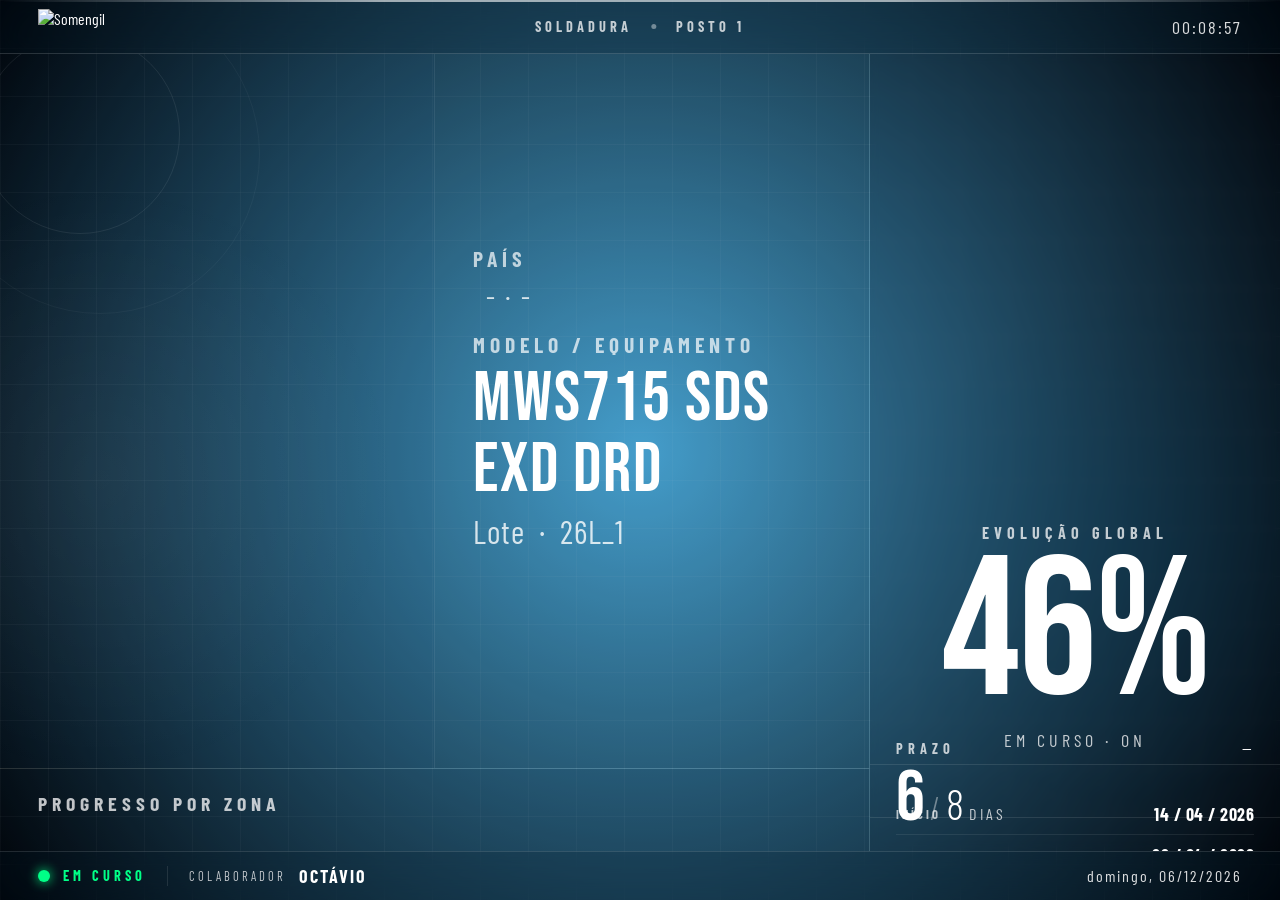
==== index.html @ 2456b7c8 "refresh" ====
<!DOCTYPE html>
<html lang="pt">
<head>
<meta charset="UTF-8">
<meta name="viewport" content="width=device-width, initial-scale=1.0">
<title>SOMENGIL · PS1</title>
<link href="https://fonts.googleapis.com/css2?family=Bebas+Neue&family=Barlow+Condensed:wght@300;400;600;700;900&display=swap" rel="stylesheet">
<style>
*, *::before, *::after { box-sizing: border-box; margin: 0; padding: 0; }

:root {
  --cyan:  #00d4ff;
  --green: #00ff87;
  --amber: #ffaa00;
  --red:   #ff3b3b;
  --bg:    #03060d;

  /* Alturas de referência — centralizam os números mágicos */
  --header-h: clamp(52px, 6vh, 70px);
  --footer-h: clamp(46px, 5.5vh, 60px);
  --side-pad: clamp(20px, 3vw, 48px);
}

html, body {
  width: 100%; height: 100%;
  background: radial-gradient(circle at center, rgba(81,184,234,1) 0%, rgba(0,0,0,1) 100%);
  background-attachment: fixed;
  color: #fff;
  font-family: 'Barlow Condensed', sans-serif;
  overflow-x: hidden;
  overflow-y: auto;
}

/* ══════════════════════════════════════
   LAYOUT
══════════════════════════════════════ */
.shell {
  display: grid;
  grid-template-rows: var(--header-h) 1fr var(--footer-h);
  height: 100vh;
  height: 100dvh; /* usa dvh quando disponível para evitar saltos em mobile */
  position: relative;
  min-height: 0;
}

/* ══════════════════════════════════════
   BACKGROUND TEXTURE
══════════════════════════════════════ */
.bg-grid {
  position: fixed;
  inset: 0;
  background-image:
    linear-gradient(rgba(255,255,255,0.04) 1px, transparent 1px),
    linear-gradient(90deg, rgba(255,255,255,0.04) 1px, transparent 1px);
  background-size: 48px 48px;
  pointer-events: none;
  z-index: 0;
}

.bg-glow-left {
  position: fixed;
  left: -200px; top: 20%;
  width: 600px; height: 600px;
  background: radial-gradient(circle, rgba(255,255,255,0.06) 0%, transparent 70%);
  pointer-events: none;
  z-index: 0;
}

.bg-glow-right {
  position: fixed;
  right: -100px; bottom: 10%;
  width: 500px; height: 500px;
  background: radial-gradient(circle, rgba(0,80,120,0.15) 0%, transparent 70%);
  pointer-events: none;
  z-index: 0;
}

/* ══════════════════════════════════════
   HEADER
══════════════════════════════════════ */
header {
  position: relative; z-index: 2;
  display: flex;
  align-items: center;
  justify-content: space-between;
  padding: 0 var(--side-pad);
  background: rgba(0,20,40,0.35);
  backdrop-filter: blur(12px);
  border-bottom: 1px solid rgba(255,255,255,0.15);
  min-height: 0;
}

.h-logo {
  display: flex; align-items: center; gap: 14px;
}
.h-logo img { height: clamp(26px, 4vh, 36px); width: auto; display: block; }

.h-brand {
  font-family: 'Bebas Neue', sans-serif;
  font-size: clamp(24px, 3vh, 36px);
  letter-spacing: 6px; color: #fff;
  text-shadow: 0 0 30px rgba(255,255,255,0.3);
}

.h-center {
  position: absolute; left: 50%; transform: translateX(-50%);
  display: flex; align-items: center; gap: clamp(10px, 1.5vw, 20px);
}

.h-badge {
  font-size: clamp(12px, 1.6vh, 16px); font-weight: 700; letter-spacing: 4px;
  text-transform: uppercase; color: rgba(255,255,255,0.75);
  white-space: nowrap;
}

.h-sep { width: 5px; height: 5px; border-radius: 50%; background: rgba(255,255,255,0.4); flex-shrink: 0; }

.h-op {
  font-family: 'Bebas Neue', sans-serif;
  font-size: clamp(18px, 2.6vh, 26px); letter-spacing: 3px; color: #fff;
  text-shadow: 0 0 20px rgba(255,255,255,0.5);
  white-space: nowrap;
}

.h-time {
  font-size: clamp(14px, 2vh, 20px); letter-spacing: 2px; color: rgba(255,255,255,0.85);
  white-space: nowrap;
}

.h-priority {
  position: absolute;
  top: clamp(8px, 1.4vh, 14px);
  right: clamp(10px, 1.5vw, 18px);
  z-index: 3;
  display: flex; flex-direction: column; align-items: flex-end;
  line-height: 1.05;
  padding: 4px 10px;
  border-left: 2px solid rgba(255, 255, 255, 0.5);
  border-right: 2px solid rgba(255, 255, 255, 0.5);
  background: rgba(255, 255, 255, 0.05);
}
.h-priority[hidden] { display: none !important; }
.h-priority-label {
  font-size: clamp(9px, 1.2vh, 12px);
  font-weight: 700; letter-spacing: 3px;
  text-transform: uppercase;
  color: rgba(255, 255, 255, 0.85);
  margin-bottom: 1.5em; /* Isto cria o espaço de "um parágrafo" entre os dois */
}
.h-priority-value {
  font-family: 'Bebas Neue', sans-serif;
  font-size: clamp(14px, 2.2vh, 22px);
  letter-spacing: 2px;
  color: #fff;
  text-shadow: 0 0 20px rgba(255, 255, 255, 0.4);
  white-space: nowrap;
}
.h-priority.is-empty .h-priority-value {
  color: rgba(255,255,255,0.4);
  text-shadow: none;
}

/* Variante esquerda: posicionada no canto superior esquerdo */
.h-priority-left {
  right: auto;
  left: clamp(10px, 1.5vw, 18px);
  align-items: center;
}

/* ══════════════════════════════════════
   MAIN
══════════════════════════════════════ */
main {
  position: relative; z-index: 2;
  display: grid;
  grid-template-columns: 1fr clamp(340px, 32vw, 475px);
  gap: 0;
  overflow: hidden;
  min-height: 0;
  min-width: 0;
}

/* ══════════════════════════════════════
   LEFT PANEL
   Mudança principal: em vez de 1.2fr / 1px / 0.8fr (que pode esmagar zonas),
   as zonas recebem auto (pelo conteúdo) e o hero recebe 1fr (enche o resto).
   Assim, quando a altura encolhe, é o hero que encolhe primeiro — e nunca as zonas.
══════════════════════════════════════ */
.left {
  display: grid;
  grid-template-rows: minmax(0, 1fr) 1px auto;
  border-right: 1px solid rgba(255,255,255,0.12);
  min-height: 0;
  min-width: 0;
}

.divider-h { background: rgba(255,255,255,0.1); }

/* TOP LEFT — HERO */
.hero {
  display: grid;
  grid-template-columns: 1fr 1fr;
  overflow: hidden;
  min-height: 0;
}

.hero-evolucao {
  padding: clamp(16px, 3vh, 32px) clamp(20px, 3vw, 40px);
  display: flex;
  flex-direction: column;
  justify-content: center;
  border-right: 1px solid rgba(255,255,255,0.08);
  position: relative;
  overflow: visible;
  background: rgba(0,20,50,0.2);
  min-height: 0;
  min-width: 0;
}

.hero-evolucao::before {
  content: '';
  position: absolute;
  left: -20px; top: -20px;
  width: 200px; height: 200px;
  border-radius: 50%;
  border: 1px solid rgba(255,255,255,0.08);
}
.hero-evolucao::after {
  content: '';
  position: absolute;
  left: -60px; top: -60px;
  width: 320px; height: 320px;
  border-radius: 50%;
  border: 1px solid rgba(255,255,255,0.04);
}

.ev-label {
  font-size: 16px; font-weight: 700; letter-spacing: 5px;
  text-transform: uppercase; color: rgba(255,255,255,0.75);
  margin-bottom: 8px; position: relative; z-index: 1;
}

.ev-number {
  font-family: 'Bebas Neue', sans-serif;
  font-size: clamp(120px, 15vw, 200px);
  line-height: .85;
  letter-spacing: -2px;
  position: relative; z-index: 1;
}

.ev-sub {
  font-size: 18px; letter-spacing: 4px;
  color: rgba(255,255,255,0.75);
  text-transform: uppercase;
  margin-top: 12px; position: relative; z-index: 1;
}

/* HERO RIGHT — IDENTIDADE
   Fontes reduzidas e fluidas para poupar altura vertical.
*/
.hero-id {
  padding: clamp(16px, 3vh, 32px) clamp(20px, 3vw, 40px);
  display: flex; flex-direction: column; justify-content: center;
  gap: 0;
  background: rgba(0,10,30,0.15);
  min-height: 0;
  min-width: 0;
  overflow: hidden;
}

.id-modelo-label,
.id-cliente-label {
  font-size: clamp(18px, 2.4vh, 32px);
  font-weight: 700; letter-spacing: 5px;
  text-transform: uppercase; color: rgba(255,255,255,0.7);
  margin-bottom: clamp(4px, 0.8vh, 10px);
}

.id-modelo {
  font-family: 'Bebas Neue', sans-serif;
  font-size: clamp(42px, 5.5vw, 92px);
  letter-spacing: 2px; color: #fff;
  line-height: 1;
  margin-bottom: clamp(4px, 0.8vh, 8px);
}

.id-lote {
  font-size: clamp(22px, 3.6vh, 46px);
  color: rgba(255,255,255,0.8);
  letter-spacing: 1px;
  margin-bottom: clamp(14px, 3vh, 36px);
}

.id-cliente {
  font-size: clamp(21.42px, 2.45vw, 48.96px);
  font-weight: 700;
  text-transform: uppercase; letter-spacing: 1px;
  color: #fff; line-height: 1.1;
  margin-bottom: clamp(4px, 0.8vh, 10px);
}

.id-pais {
  display: flex; align-items: center; gap: clamp(8px, 1vw, 14px);
}
.id-flag {
  font-size: clamp(32px, 5vh, 64px);
  line-height: 1;
}
.id-pais-info {
  font-size: clamp(20px, 3.2vh, 44px);
  letter-spacing: 2px;
  color: rgba(255,255,255,0.8); text-transform: uppercase;
}

/* Modo grid 2x2 quando há mais do que um país */
.id-pais.is-grid {
  display: grid;
  grid-template-columns: 1fr 1fr;
  gap: clamp(6px, 1vh, 12px) clamp(14px, 2vw, 28px);
  align-items: center;
}
.id-pais-cell {
  display: flex;
  align-items: center;
  gap: clamp(6px, 0.8vw, 10px);
  min-width: 0;
}
.id-pais-cell .id-flag {
  font-size: clamp(24px, 3.6vh, 43px);
  flex-shrink: 0;
}
.id-pais-cell .id-pais-info {
  font-size: clamp(17px, 2.4vh, 29px);
  letter-spacing: 1.5px;
  white-space: nowrap;
  overflow: hidden;
  text-overflow: ellipsis;
}

/* BOTTOM LEFT — ZONAS
   Paddings e fontes agora fluidos para garantir que cabem sempre.
*/
.zonas-panel {
  padding: clamp(14px, 2.4vh, 28px) clamp(20px, 3vw, 40px);
  display: flex; flex-direction: column; gap: 0;
  background: rgba(0,15,40,0.2);
  min-height: 0;
  min-width: 0;
}

.zonas-title {
  font-size: clamp(16px, 2.2vh, 22px);
  font-weight: 700; letter-spacing: 5px;
  text-transform: uppercase; color: rgba(255,255,255,0.75);
  margin-bottom: clamp(10px, 1.6vh, 16px);
}

.zonas-grid {
  display: grid;
  /* 4 colunas: Cuba/Envolv | Estrutura/Interior | Planeamento (-2%) | Histórico/Prox.Pri (+2%) */
  grid-template-columns: 1fr 1fr 0.92fr 1.08fr;
  grid-auto-rows: 1fr;
  gap: clamp(10px, 1.6vh, 16px) clamp(14px, 2vw, 24px);
  flex: 1;
  min-height: 0;
}

.zona-card {
  display: flex; flex-direction: column;
  gap: clamp(4px, 0.8vh, 8px);
  padding: clamp(10px, 1.6vh, 16px) clamp(12px, 1.4vw, 18px);
  border: 1px solid rgba(255,255,255,0.12);
  border-radius: 10px;
  background: rgba(255,255,255,0.07);
  backdrop-filter: blur(8px);
  position: relative;
  overflow: hidden;
  transition: border-color .3s, background .3s;
  min-width: 0;
}

.zona-card.done  { border-color: rgba(0,255,135,0.4);  background: rgba(0,255,135,0.08); }
.zona-card.going { border-color: rgba(255,255,255,0.25); background: rgba(255,255,255,0.1); }
.zona-card.empty { border-color: rgba(255,255,255,0.06); background: rgba(0,0,0,0.15); }

/* Card que ocupa 2 linhas do grid (ex: Planeamento, Testes) */
.zona-card.tall { grid-row: span 2; }

.zona-card-label {
  font-size: clamp(14px, 1.8vh, 22px);
  font-weight: 700; letter-spacing: 3px;
  text-transform: uppercase; color: rgba(255,255,255,0.75);
  white-space: nowrap;
  overflow: hidden;
  text-overflow: ellipsis;
}
.zona-card.done  .zona-card-label { color: #00ff87; }
.zona-card.going .zona-card-label { color: #fff; }
.zona-card.empty .zona-card-label { color: rgba(255,255,255,0.4); }

.zona-card-pct {
  font-family: 'Bebas Neue', sans-serif;
  font-size: clamp(38px, 6vh, 72px);
  line-height: 1; letter-spacing: 1px;
}

.zona-card-bar {
  height: clamp(6px, 1vh, 10px);
  background: rgba(255,255,255,0.12);
  border-radius: 5px; overflow: hidden;
}
.zona-card-fill { height: 100%; border-radius: 5px; }

/* Variante: card em modo lista (ex: Área Técnica → últimos lotes em soldadura) */
.zona-card.list {
  gap: clamp(2px, 0.4vh, 4px);
  justify-content: flex-start;
}
.zona-card.list .zona-card-label {
  margin-bottom: clamp(2px, 0.4vh, 4px);
}
.zona-card-list-header {
  font-size: clamp(10px, 1.2vh, 12px);
  font-weight: 700;
  letter-spacing: 2px;
  text-transform: uppercase;
  color: rgba(255,255,255,0.5);
  padding-bottom: clamp(2px, 0.4vh, 4px);
  border-bottom: 1px solid rgba(255,255,255,0.1);
}
.zona-card-list-items {
  display: flex;
  flex-direction: column;
  gap: clamp(1px, 0.3vh, 3px);
  flex: 1;
  min-height: 0;
  overflow: hidden;
}

/* Variante: items em grid (ex: Histórico em 3×4) */
.zona-card-list-items.is-grid-list {
  display: grid;
  grid-template-columns: repeat(var(--grid-cols, 3), minmax(0, 1fr));
  grid-template-rows: repeat(var(--grid-rows, 4), 1fr);
  gap: clamp(2px, 0.5vh, 6px) clamp(6px, 1vw, 14px);
  align-items: center;
}
.zona-card-list-items.is-grid-list .zona-card-list-item {
  text-align: left;
  padding: 0 2px;
}
.zona-card-list-item {
  font-family: 'Barlow Condensed', sans-serif;
  font-size: calc(clamp(23px, 1.7vh, 18px) * 1.1);
  font-weight: 600;
  color: rgba(255,255,255,0.9);
  letter-spacing: 0.5px;
  white-space: nowrap;
  overflow: hidden;
  text-overflow: ellipsis;
  line-height: 1.25;
}

/* Item destacado: corresponde ao modelo+lote actualmente em produção */
.zona-card-list-item.active {
  color: #fff;
  font-weight: 700;
  animation: list-item-glow 6s ease-in-out infinite;
}
@keyframes list-item-glow {
  0%, 100% {
    text-shadow:
      0 0 4px rgba(0, 212, 255, 0.5),
      0 0 8px rgba(0, 212, 255, 0.3);
  }
  50% {
    text-shadow:
      0 0 8px rgba(0, 212, 255, 0.95),
      0 0 18px rgba(0, 212, 255, 0.7),
      0 0 28px rgba(0, 212, 255, 0.4);
  }
}
.zona-card-list-item.dim {
  color: rgba(255,255,255,0.35);
}
.zona-card-list-empty {
  font-family: 'Barlow Condensed', sans-serif;
  font-size: clamp(12px, 1.5vh, 16px);
  color: rgba(255,255,255,0.35);
  font-style: italic;
}

/* Variante: card com um único valor centrado (ex: Próxima Prioridade) */
.zona-card.single {
  justify-content: space-between;
}
.zona-card-single-value {
  flex: 1;
  display: flex;
  align-items: center;
  justify-content: center;
  font-family: 'Bebas Neue', sans-serif;
  font-size: clamp(28px, 5vh, 56px);
  letter-spacing: 1px;
  color: #fff;
  text-shadow: 0 0 20px rgba(255, 255, 255, 0.4);
  line-height: 1;
  padding: 0 4px;
  min-height: 0;
  text-align: center;
  word-break: break-word;
}
.zona-card.single.empty .zona-card-single-value {
  color: rgba(255,255,255,0.35);
  text-shadow: none;
  font-size: clamp(20px, 3vh, 32px);
}

/* ══════════════════════════════════════
   RIGHT PANEL
══════════════════════════════════════ */
.right {
  display: flex;
  flex-direction: column;
  overflow: hidden;
  background: rgba(0,10,30,0.25);
  backdrop-filter: blur(4px);
  min-height: 0;
  min-width: 0;
}

/* GLOBO / EVOLUÇÃO */
.globe-section {
  flex: 1;
  display: flex;
  align-items: center;
  justify-content: center;
  position: relative;
  border-bottom: 1px solid rgba(255,255,255,0.1);
  overflow: hidden;
  min-height: 0;
  padding: clamp(10px, 1.5vh, 20px) 0;
}

/* PRAZO */
.prazo-section {
  padding: clamp(14px, 2.2vh, 24px) clamp(18px, 2vw, 28px);
  border-bottom: 1px solid rgba(255,255,255,0.1);
  display: flex;
  flex-direction: column;
  justify-content: center;
  min-height: 0;
}

.prazo-top {
  display: flex; justify-content: space-between; align-items: flex-end;
  margin-bottom: clamp(8px, 1.2vh, 12px);
  gap: 10px;
}

.prazo-label {
  font-size: clamp(13px, 1.6vh, 16px);
  font-weight: 700; letter-spacing: 5px;
  text-transform: uppercase; color: rgba(255,255,255,0.75);
}

.prazo-folga {
  font-size: clamp(14px, 1.8vh, 18px);
  letter-spacing: 2px;
  text-transform: uppercase;
  text-align: right;
}

.prazo-numbers {
  display: flex; align-items: baseline; gap: 6px;
  margin-bottom: clamp(10px, 1.4vh, 14px);
}
.prazo-used {
  font-family: 'Bebas Neue', sans-serif;
  font-size: clamp(52px, 8vh, 80px);
  line-height: .9; letter-spacing: -1px;
}
.prazo-div { font-size: clamp(24px, 3.6vh, 36px); color: rgba(255,255,255,0.4); font-weight: 300; }
.prazo-total { font-size: clamp(32px, 4.8vh, 48px); color: #fff; font-weight: 300; letter-spacing: -1px; }
.prazo-unit { font-size: clamp(14px, 1.8vh, 18px); letter-spacing: 3px; text-transform: uppercase; color: rgba(255,255,255,0.75); align-self: flex-end; padding-bottom: clamp(6px, 1vh, 10px); }

/* Faixa "Prioridade em Curso" no fundo da secção de evolução */
.prio-curso {
  align-self: stretch;
  margin-top: auto;
  padding: clamp(6px, 1vh, 12px) clamp(10px, 1.5vw, 18px) 0;
  border-top: 1px solid rgba(255,255,255,0.1);
}
.prio-curso[hidden] { display: none; }
.prio-curso-top {
  display: flex; align-items: flex-end; justify-content: space-between;
  margin-bottom: clamp(4px, 0.6vh, 8px);
}
.prio-curso-label {
  font-size: clamp(11px, 1.5vh, 16px);
  font-weight: 700; letter-spacing: 3px;
  text-transform: uppercase;
  color: rgba(255,255,255,0.6);
}
.prio-curso-name {
  font-family: 'Bebas Neue', sans-serif;
  font-size: clamp(16px, 2.2vh, 24px);
  letter-spacing: 1px; line-height: 1.1;
  color: #fff;
}
.prio-curso-pct {
  font-family: 'Bebas Neue', sans-serif;
  font-size: clamp(30px, 4.6vh, 56px);
  line-height: .9;
  color: #00d4ff;
}
.prio-curso-pct small { font-size: .55em; }
.prio-curso-track {
  height: clamp(4px, 0.6vh, 7px);
  background: rgba(255,255,255,0.12);
  border-radius: 4px; overflow: hidden;
}
.prio-curso-bar {
  height: 100%; width: 0;
  border-radius: 4px;
  background: #00ff87;
  transition: width .6s ease;
}

.prazo-track {
  height: clamp(8px, 1.2vh, 12px);
  background: rgba(255,255,255,0.12);
  border-radius: 6px; overflow: hidden;
}
.prazo-fill-bar {
  height: 100%;
  border-radius: 6px;
  position: relative;
  overflow: hidden;
}
.prazo-fill-bar::after {
  content: '';
  position: absolute;
  top: 0; left: 0; right: 0;
  height: 50%;
  background: rgba(255,255,255,0.2);
  border-radius: 6px 6px 0 0;
}
.prazo-hours {
  display: none;
  margin-top: clamp(8px, 1.1vh, 12px);
}
.prazo-hours-track {
  height: 5px;
  overflow: hidden;
  border-radius: 4px;
  background: rgba(255,255,255,0.12);
}
.prazo-hours-bar {
  width: 0;
  height: 100%;
  border-radius: 4px;
  transition: width .6s ease;
}

/* DETALHES */
.details-section {
  padding: clamp(12px, 1.8vh, 20px) clamp(18px, 2vw, 28px);
  display: flex; flex-direction: column;
  justify-content: center;
  align-items: stretch;
  gap: 0;
  min-height: 0;
}
/* Agrupa os rows e mantém-nos coladinhos, centrados em bloco */
.details-inner {
  display: flex; flex-direction: column;
  width: 100%;
}

.detail-row {
  display: flex; justify-content: space-between; align-items: center;
  padding: clamp(6px, 1vh, 9px) 0;
  border-bottom: 1px solid rgba(255,255,255,0.08);
}
.detail-row:last-child { border-bottom: none; }

.d-k {
  font-size: clamp(11px, 1.4vh, 14px);
  font-weight: 700; letter-spacing: 3px;
  text-transform: uppercase; color: rgba(255,255,255,0.7);
}
.d-v {
  font-size: clamp(16px, 2vh, 20px);
  font-weight: 700;
  color: #fff; letter-spacing: .5px;
}

/* ══════════════════════════════════════
   FOOTER
══════════════════════════════════════ */
footer {
  position: relative; z-index: 2;
  display: flex; align-items: center; justify-content: space-between;
  padding: 0 var(--side-pad);
  background: rgba(0,20,40,0.35);
  backdrop-filter: blur(12px);
  border-top: 1px solid rgba(255,255,255,0.12);
  min-height: 0;
  gap: 10px;
}

.f-left { display: flex; align-items: center; gap: clamp(8px, 1vw, 16px); min-width: 0; }
.f-dot  { width: 12px; height: 12px; border-radius: 50%; background: var(--green); box-shadow: 0 0 12px var(--green); flex-shrink: 0; }
.f-status { font-size: clamp(12px, 1.6vh, 16px); font-weight: 700; letter-spacing: 4px; text-transform: uppercase; color: var(--green); white-space: nowrap; }
.f-op-label { font-size: clamp(11px, 1.4vh, 14px); letter-spacing: 3px; text-transform: uppercase; color: rgba(255,255,255,0.75); white-space: nowrap; }
.f-op { font-size: clamp(16px, 2vh, 22px); font-weight: 700; letter-spacing: 2px; text-transform: uppercase; color: #fff; white-space: nowrap; }

.f-right { text-align: right; flex-shrink: 0; }
.f-date  { font-size: clamp(13px, 1.8vh, 18px); letter-spacing: 2px; color: rgba(255,255,255,0.85); white-space: nowrap; }

/* ══════════════════════════════════════
   BREAK VIDEO (canto inferior esquerdo, 9:16, ciclo 36s ON / 2min OFF)
══════════════════════════════════════ */
.break-stage {
  position: fixed;
  left: 10vw;
  bottom: 0;
  height: 65vh;
  width: auto;             /* ajustado por JS quando o vídeo carrega */
  z-index: 50;
  pointer-events: none;
  /* Sem fade: aparece/desaparece de imediato (display none/block) */
  display: none;
}
.break-stage.is-visible {
  display: block;
}

.break-video {
  position: absolute;
  inset: 0;
  width: 100%;
  height: 100%;
  border-radius: 12px 12px 0 0;
  background: #000;
  object-fit: cover;
  display: block;
  opacity: 0;
  transition: opacity 1.5s ease-in-out;
}
.break-video.is-active {
  opacity: 1;
}

/* ══════════════════════════════════════
   TOP ACCENT
══════════════════════════════════════ */
.top-accent {
  position: fixed; top: 0; left: 0; right: 0; height: 2px; z-index: 100;
  background: linear-gradient(90deg, transparent, rgba(255,255,255,0.6) 30%, rgba(255,255,255,0.6) 70%, transparent);
}

/* ══════════════════════════════════════
   MEDIA QUERIES — ajuste em ecrãs baixos
   Quando a altura da viewport é pequena (típico em 13" touchscreen
   industrial), encolhemos ainda mais o hero-id e damos prioridade às zonas.
══════════════════════════════════════ */
@media (max-height: 820px) {
  .hero-id { padding-top: 14px; padding-bottom: 14px; }
  .id-lote { margin-bottom: 14px; }
  .id-cliente-label { margin-top: 0 !important; }
}

@media (max-height: 720px) {
  /* Em ecrãs muito baixos, esconde decorações laterais do globo para poupar GPU */
  .hero-evolucao::before,
  .hero-evolucao::after { display: none; }

  /* Labels de ID mais compactas */
  .id-modelo-label,
  .id-cliente-label { letter-spacing: 3px; }

  /* Centraliza o hero-id verticalmente para aproveitar espaço */
  .hero-id { gap: 0; }
}

@media (max-height: 620px) {
  /* Em alturas críticas, o hero-id passa de 2 blocos (modelo + cliente)
     para layout mais apertado e o globo fica um pouco mais pequeno. */
  .id-lote { margin-bottom: 8px; }
  .zonas-grid { gap: 8px 12px; }
  .zona-card { padding: 8px 12px; }
  .zona-card-pct { font-size: clamp(32px, 5vh, 48px); }
}

/* Ecrãs estreitos — empilha painéis (útil se a unidade rodar em portrait) */
@media (max-width: 900px) {
  html, body {
    min-width: 0;
  }

  .shell {
    width: 100%;
    max-width: 100%;
    height: auto;
    min-height: 100vh;
    overflow-x: hidden;
  }

  main {
    width: 100%;
    max-width: 100%;
    grid-template-columns: 1fr;
    grid-template-rows: 1fr auto;
  }

  .left,
  .right,
  .zonas-panel,
  .prazo-section,
  .details-section,
  .hero,
  .hero-evolucao,
  .hero-id {
    width: 100%;
    max-width: 100%;
  }

  .hero {
    grid-template-columns: 1fr;
  }

  .hero-evolucao,
  .hero-id,
  .zonas-panel,
  .prazo-section,
  .details-section {
    padding-left: clamp(12px, 3vw, 20px);
    padding-right: clamp(12px, 3vw, 20px);
  }

  .hero-evolucao {
    padding-top: clamp(14px, 2.5vh, 22px);
    padding-bottom: clamp(14px, 2.5vh, 22px);
  }

  .hero-id {
    padding-top: clamp(14px, 2.5vh, 22px);
    padding-bottom: clamp(14px, 2.5vh, 22px);
  }

  .prazo-numbers {
    flex-wrap: wrap;
    gap: 0.5rem;
  }

  .prazo-used {
    font-size: clamp(40px, 10vw, 60px);
  }

  .prazo-div,
  .prazo-total {
    font-size: clamp(22px, 6vw, 34px);
  }

  .prazo-unit {
    font-size: clamp(12px, 3.5vw, 16px);
  }

  .zona-card {
    padding: clamp(8px, 1.2vh, 12px);
  }

  .zonas-grid {
    width: 100%;
    max-width: 100%;
    grid-template-columns: repeat(2, minmax(0, 1fr));
    gap: clamp(8px, 1.2vh, 12px) clamp(10px, 2vw, 14px);
    grid-auto-rows: minmax(0, auto);
  }

  .zona-card {
    width: 100%;
    min-width: 0;
  }

  .id-modelo {
    font-size: clamp(28px, 8vw, 46px);
  }

  .id-cliente {
    font-size: clamp(18px, 5vw, 36px);
  }

  .id-pais-info {
    font-size: clamp(16px, 4vw, 30px);
  }

  .detail-row {
    flex-wrap: wrap;
    gap: 0.5rem;
  }

  .d-v {
    font-size: clamp(14px, 3.5vw, 18px);
  }

  .left { border-right: none; border-bottom: 1px solid rgba(255,255,255,0.12); }
  .h-center { display: none; } /* demasiado apertado */
}
</style>
</head>
<body>

<div class="top-accent"></div>
<div class="bg-grid"></div>
<div class="bg-glow-left"></div>
<div class="bg-glow-right"></div>

<div class="shell">

  <!-- HEADER -->
  <header>
    <div class="h-logo">
      <img src="https://res.cloudinary.com/djxxk3ipz/image/upload/v1776687956/somengil_logo_white_wzwrm0.png" alt="Somengil">
    </div>

    <div class="h-center">
      <span class="h-badge">Soldadura</span>
      <div class="h-sep"></div>
      <span class="h-badge">Posto 1</span>
    </div>

    <span class="h-time" id="htime">—</span>
  </header>

  <!-- MAIN -->
  <main>

    <!-- LEFT -->
    <div class="left">

      <!-- HERO -->
      <div class="hero">
        <div class="hero-evolucao" style="align-items:center;justify-content:center;padding:0;overflow:visible;position:relative;" id="globeContainer">
          <!-- Three.js globe renders here -->
        </div>

        <div class="hero-id">
          <div class="id-modelo-label">País</div>
          <div class="id-pais">
            <span class="id-flag"></span>
            <span class="id-pais-info">- · -</span>
          </div>

          <div class="id-cliente-label" style="margin-top:clamp(10px,2vh,20px);">Modelo / Equipamento</div>
          <div class="id-modelo">MWS715 SDS EXD DRD</div>
          <div class="id-lote">Lote &nbsp;·&nbsp; 26L_1</div>
        </div>
      </div>

      <div class="divider-h"></div>

      <!-- ZONAS -->
      <div class="zonas-panel">
        <div class="zonas-title">Progresso por Zona</div>
        <div class="zonas-grid" id="zonasGrid"></div>
      </div>

    </div>

    <!-- RIGHT -->
    <div class="right">

      <!-- EVOLUÇÃO -->
      <div class="globe-section" style="flex-direction:column;gap:clamp(6px,1vh,10px);position:relative;">
        <div class="h-priority h-priority-left" id="prioridadeAtiva" hidden>
          <span class="h-priority-label">Prioridade Ativa</span>
          <span class="h-priority-value" id="prioridadeAtivaValue">—</span>
        </div>
        <div style="margin-top:auto;font-size:clamp(14px,1.8vh,20px);font-weight:700;letter-spacing:5px;text-transform:uppercase;color:rgba(255,255,255,0.75);">Evolução Global</div>
        <div id="evNum" style="font-family:'Bebas Neue',sans-serif;font-size:clamp(140px,22vh,340px);line-height:.85;letter-spacing:-2px;">46%</div>
        <div id="statusLabel" style="font-size:clamp(15px,2vh,22px);letter-spacing:4px;color:rgba(255,255,255,0.75);text-transform:uppercase;">Em Curso · ON</div>
        <div class="prio-curso" id="prioCurso" hidden>
          <div class="prio-curso-top">
            <div>
              <div class="prio-curso-label">Prioridade em Curso</div>
              <div class="prio-curso-name" id="prioCursoName">—</div>
            </div>
            <div class="prio-curso-pct"><span id="prioCursoPct">0</span><small>%</small></div>
          </div>
          <div class="prio-curso-track">
            <div class="prio-curso-bar" id="prioCursoBar"></div>
          </div>
        </div>
      </div>

      <!-- PRAZO -->
      <div class="prazo-section">
        <div class="prazo-top">
          <span class="prazo-label">Prazo</span>
          <span class="prazo-folga" id="folgaSpan">—</span>
        </div>
        <div class="prazo-numbers">
          <div class="prazo-used" id="prazoUsed">6</div>
          <div class="prazo-div">/</div>
          <div class="prazo-total">8</div>
          <div class="prazo-unit">dias</div>
        </div>
        <div class="prazo-track">
          <div class="prazo-fill-bar" id="prazoBar"></div>
        </div>
        <div class="prazo-hours" id="prazoHours" hidden>
          <div class="prazo-hours-track">
            <div class="prazo-hours-bar" id="prazoHoursBar" role="progressbar" aria-label="Horas úteis decorridas"></div>
          </div>
        </div>
      </div>

      <!-- DETALHES -->
      <div class="details-section">
        <div class="details-inner">
          <div class="detail-row">
            <span class="d-k">Início</span>
            <span class="d-v">14 / 04 / 2026</span>
          </div>
          <div class="detail-row">
            <span class="d-k">Previsto</span>
            <span class="d-v">22 / 04 / 2026</span>
          </div>
        </div>
      </div>

    </div>

  </main>

  <!-- FOOTER -->
  <footer>
    <div class="f-left">
      <div class="f-dot"></div>
      <span class="f-status">Em Curso</span>
      <span class="f-op-divider" style="width:1px;height:20px;background:rgba(255,255,255,0.1);margin:0 8px;flex-shrink:0;"></span>
      <span class="f-op-label">Colaborador</span>
      <span class="f-op">OCTÁVIO</span>
    </div>
    <div class="f-right">
      <div class="f-date" id="fdate">—</div>
    </div>
  </footer>

</div>

<!-- Vídeo de pausa: aparece a cada ~2.5min (visível enquanto a playlist toca + 2min oculto), canto inf. esquerdo.
     Dois elementos empilhados para suportar crossfade entre vídeos da playlist. -->
<div id="breakVideoStage" class="break-stage">
  <video id="breakVideoA" class="break-video break-video-a is-active" preload="auto" playsinline></video>
  <video id="breakVideoB" class="break-video break-video-b" preload="auto" playsinline></video>
</div>

<script src="https://cdnjs.cloudflare.com/ajax/libs/three.js/r128/three.min.js"></script>
<script>
const SHEET_CONFIG_DEFAULT = {
  id: '1GQUB52a2gKR429bjqJrNkbP5rjR7Z_4v85z9M7_Cr8Y',
  tab: 'PM1',
  keyHeader: null,
  keyValue: null,
  targetHeader: 'EVOLUÇÃO',
  targetColumn: 'Y',
};

// Cache system to avoid multiple fetches
let sheetCache = {};
let sheetCachePromises = {};

function getCacheKey(config) {
  const cfg = Object.assign({}, SHEET_CONFIG_DEFAULT, config);
  return `${cfg.id}|${cfg.tab}`;
}

function getSheetEndpoint(config) {
  const sheetId = encodeURIComponent(config.id);
  const sheetTab = encodeURIComponent(config.tab);
  // Com `range` (ex: 'L22:M26') pede só esse bloco de células, sem linha de cabeçalho.
  if (config.range) {
    return `https://docs.google.com/spreadsheets/d/${sheetId}/gviz/tq?tqx=out:json&sheet=${sheetTab}&range=${encodeURIComponent(config.range)}&headers=0`;
  }
  return `https://docs.google.com/spreadsheets/d/${sheetId}/gviz/tq?tqx=out:json&sheet=${sheetTab}&headers=1`;
}

function parseGvizResponse(text) {
  const match = text.match(/google\.visualization\.Query\.setResponse\((.*)\);?$/s);
  if (!match) {
    throw new Error('Invalid Google Sheets response format');
  }
  return JSON.parse(match[1]);
}

function normalizeString(value) {
  return String(value || '').trim().normalize('NFC').toLowerCase();
}

function columnLetterToIndex(letter) {
  if (!letter) return -1;
  const normalized = String(letter).trim().toUpperCase();
  let index = 0;
  for (let i = 0; i < normalized.length; i += 1) {
    const charCode = normalized.charCodeAt(i);
    if (charCode < 65 || charCode > 90) {
      return -1;
    }
    index = index * 26 + (charCode - 65 + 1);
  }
  return index - 1;
}

function findSheetCell(table, headerLabel, fallbackColumn) {
  if (!table || !Array.isArray(table.cols)) {
    return -1;
  }

  // Prioritize column letter if provided
  if (fallbackColumn) {
    const fallbackIndex = columnLetterToIndex(fallbackColumn);
    if (fallbackIndex >= 0 && fallbackIndex < table.cols.length) {
      return fallbackIndex;
    }
  }

  // Fall back to header matching
  if (headerLabel) {
    const label = normalizeString(headerLabel);
    return table.cols.findIndex(col => normalizeString(col.label || col.id || '') === label);
  }

  return -1;
}

function getValueFromRow(row, index) {
  if (!row || !Array.isArray(row.c) || index < 0) {
    return null;
  }
  const cell = row.c[index];
  if (!cell) {
    return null;
  }
  return cell.v != null ? cell.v : (cell.f != null ? cell.f : null);
}

function findRowByKey(table, keyHeader, keyValue) {
  if (!Array.isArray(table.rows) || table.rows.length === 0) {
    return null;
  }
  if (keyHeader && keyValue) {
    const keyIndex = findSheetCell(table, keyHeader);
    if (keyIndex >= 0) {
      const found = table.rows.find(row => {
        const cellValue = getValueFromRow(row, keyIndex);
        return normalizeString(cellValue) === normalizeString(keyValue);
      });
      if (found) {
        return found;
      }
    }
  }
  return table.rows[0] || null;
}

function parseSheetPercentage(value) {
  if (value == null) {
    return null;
  }

  if (typeof value === 'number') {
    const pct = Math.abs(value) <= 1 ? value * 100 : value;
    return Math.round(pct);
  }

  const str = String(value).trim();
  const percentMatch = str.match(/^(-?\d+(?:[\.,]\d+)?)\s*%$/);
  if (percentMatch) {
    return Math.round(Number(percentMatch[1].replace(',', '.')));
  }

  const numericMatch = str.replace(/\s+/g, '').replace(',', '.').match(/(-?\d+(?:\.\d+)?)/);
  if (!numericMatch) {
    return null;
  }
  const numeric = Number(numericMatch[1]);
  const pct = numeric <= 1 ? numeric * 100 : numeric;
  return Math.round(pct);
}

function parseSheetDate(value) {
  if (value == null) {
    return null;
  }

  // Handle Google Sheets date format like "Date(2026,3,14)"
  const dateMatch = String(value).match(/Date\((\d+),(\d+),(\d+)\)/);
  if (dateMatch) {
    const year = parseInt(dateMatch[1]);
    const month = parseInt(dateMatch[2]); // 0-based in JS Date
    const day = parseInt(dateMatch[3]);
    const date = new Date(year, month, day);
    return date;
  }

  // Try to parse as regular date string
  const date = new Date(String(value));
  if (!isNaN(date.getTime())) {
    return date;
  }

  return null;
}

function formatSheetDate(value) {
  const date = parseSheetDate(value);
  if (!date) {
    return String(value);
  }
  return date.toLocaleDateString('pt-PT', { day: '2-digit', month: '2-digit', year: 'numeric' });
}

function getDaysDiff(dateValue1, dateValue2) {
  const date1 = parseSheetDate(dateValue1);
  const date2 = parseSheetDate(dateValue2);
  
  if (!date1 || !date2) {
    return null;
  }

  // Reset time to midnight for accurate day difference
  date1.setHours(0, 0, 0, 0);
  date2.setHours(0, 0, 0, 0);

  return Math.floor((date2 - date1) / (1000 * 60 * 60 * 24));
}

async function fetchSheetTable(config) {
  const endpoint = getSheetEndpoint(config);
  const response = await fetch(endpoint, { cache: 'no-cache' });
  if (!response.ok) {
    throw new Error(`Sheet fetch failed: ${response.status} ${response.statusText}`);
  }
  const text = await response.text();
  const json = parseGvizResponse(text);
  if (!json || !json.table) {
    throw new Error('Sheet response did not contain table data');
  }
  return json.table;
}

function buildRowLookup(table, row) {
  const valuesByHeader = {};
  const valuesByColumn = {};

  if (!row || !Array.isArray(table.cols)) {
    return { valuesByHeader, valuesByColumn };
  }

  table.cols.forEach((col, index) => {
    const value = getValueFromRow(row, index);
    valuesByColumn[index] = value;

    const normalizedLabel = normalizeString(col.label || col.id || `col${index}`);
    valuesByHeader[normalizedLabel] = value;
  });

  return { valuesByHeader, valuesByColumn };
}

async function loadSheetDataCached(config = {}, options = {}) {
  const cfg = Object.assign({}, SHEET_CONFIG_DEFAULT, config);
  const cacheKey = getCacheKey(cfg);
  const forceReload = options.forceReload === true;

  if (!forceReload && sheetCache[cacheKey]) {
    return sheetCache[cacheKey];
  }

  if (!forceReload && sheetCachePromises[cacheKey]) {
    return await sheetCachePromises[cacheKey];
  }

  const promise = (async () => {
    const table = await fetchSheetTable(cfg);
    const row = findRowByKey(table, cfg.keyHeader, cfg.keyValue);
    if (!row) {
      throw new Error('No data row found in sheet');
    }

    const lookup = buildRowLookup(table, row);
    const result = { table, row, valuesByHeader: lookup.valuesByHeader, valuesByColumn: lookup.valuesByColumn };

    sheetCache[cacheKey] = result;
    delete sheetCachePromises[cacheKey];
    return result;
  })();

  sheetCachePromises[cacheKey] = promise;
  try {
    return await promise;
  } catch (error) {
    delete sheetCachePromises[cacheKey];
    throw error;
  }
}

async function loadSheetRow(config = {}) {
  const cached = await loadSheetDataCached(config);
  return cached;
}

function getSheetRowValue(rowData, targetHeader, targetColumn) {
  if (!rowData) {
    return null;
  }

  if (targetHeader) {
    const normalizedHeader = normalizeString(targetHeader);
    if (Object.prototype.hasOwnProperty.call(rowData.valuesByHeader, normalizedHeader)) {
      return rowData.valuesByHeader[normalizedHeader];
    }
  }

  if (targetColumn) {
    const index = columnLetterToIndex(targetColumn);
    if (index >= 0) {
      return rowData.valuesByColumn[index];
    }
  }

  return null;
}

async function loadSheetValue(config = {}) {
  const cfg = Object.assign({}, SHEET_CONFIG_DEFAULT, config);
  const cached = await loadSheetDataCached(cfg);

  return getSheetRowValue(cached, cfg.targetHeader, cfg.targetColumn);
}

function rowValuesSnapshot(rowData) {
  if (!rowData || !rowData.valuesByHeader) {
    return '';
  }
  const entries = Object.entries(rowData.valuesByHeader).sort(([a], [b]) => a.localeCompare(b));
  return JSON.stringify(entries);
}

// Watcher genérico de um separador inteiro: re-fetcha periodicamente e chama
// onChange sempre que o conteúdo da tabela mudar (snapshot por hash das células).
function watchSheetTab(config = {}, onChange, intervalMs = 20000) {
  const cfg = Object.assign({}, SHEET_CONFIG_DEFAULT, config);
  let lastSnapshot = null;
  let stopped = false;

  function tableSnapshot(table) {
    if (!table || !Array.isArray(table.rows)) return '';
    // Concatena valores brutos de todas as linhas/colunas
    const parts = [];
    for (let i = 0; i < table.rows.length; i += 1) {
      const row = table.rows[i];
      if (!row || !Array.isArray(row.c)) { parts.push(''); continue; }
      for (let j = 0; j < row.c.length; j += 1) {
        const cell = row.c[j];
        parts.push(cell ? (cell.v != null ? String(cell.v) : (cell.f != null ? String(cell.f) : '')) : '');
      }
      parts.push('|');
    }
    return parts.join(',');
  }

  async function check() {
    if (stopped) return;
    try {
      const table = await fetchSheetTable(cfg);
      const snapshot = tableSnapshot(table);
      if (snapshot !== lastSnapshot) {
        lastSnapshot = snapshot;
        onChange();
      }
    } catch (error) {
      console.warn(`Sheet watch error (${cfg.tab}):`, error);
    }
  }

  check();
  const intervalId = setInterval(check, intervalMs);
  return () => {
    stopped = true;
    clearInterval(intervalId);
  };
}

function watchSheetRow(config = {}, onChange, intervalMs = 20000) {
  let lastSnapshot = null;
  let stopped = false;

  async function check() {
    if (stopped) return;
    try {
      const cached = await loadSheetDataCached(config, { forceReload: true });
      const snapshot = rowValuesSnapshot(cached);
      if (snapshot !== lastSnapshot) {
        lastSnapshot = snapshot;
        onChange(cached);
      }
    } catch (error) {
      console.warn('Sheet watch error:', error);
    }
  }

  check();
  const intervalId = setInterval(check, intervalMs);
  return () => {
    stopped = true;
    clearInterval(intervalId);
  };
}

/**
 * Calcula dias úteis (segunda a sexta) entre duas datas em Portugal
 * @param {Date|String|Number} startDate - Data inicial
 * @param {Date|String|Number} endDate - Data final
 * @param {Boolean} includeStartDay - Se inclui o primeiro dia (padrão: true)
 * @param {Number} year - Ano para determinar feriados (padrão: ano da startDate)
 * @returns {Number} Número de dias úteis
 */
function getWorkDaysCount(startDate, endDate, includeStartDay = true, year = null) {
  const start = parseSheetDate(startDate);
  const end = parseSheetDate(endDate);
  
  if (!start || !end) {
    return null;
  }

  // Feriados nacionais em Portugal (formato: MM-DD)
  const ptHolidays = [
    '01-01', // Ano Novo
    '04-25', // Dia da Liberdade
    '05-01', // Dia do Trabalho
    '06-10', // Dia de Portugal
    '08-15', // Assunção
    '10-05', // Proclamação da República
    '11-01', // Dia de Todos os Santos
    '12-01', // Restauração da Independência
    '12-25', // Natal
  ];

  // Feriados móveis para 2026
  const mobileHolidays2026 = [
    '02-17', // Terça de Carnaval
    '04-17', // Sexta-feira Santa
  ];

  const year4Start = start.getFullYear();
  if (year === year4Start) {
    ptHolidays.push(...mobileHolidays2026);
  }

  const isHoliday = (date) => {
    const monthDay = String(date.getMonth() + 1).padStart(2, '0') + '-' + String(date.getDate()).padStart(2, '0');
    return ptHolidays.includes(monthDay);
  };

  const isWorkDay = (date) => {
    const dayOfWeek = date.getDay();
    // 0 = domingo, 1 = segunda, ..., 5 = sexta, 6 = sábado
    return dayOfWeek >= 1 && dayOfWeek <= 5 && !isHoliday(date);
  };

  let count = 0;
  const current = new Date(start);
  current.setHours(0, 0, 0, 0);
  end.setHours(0, 0, 0, 0);

  // Ajestar se não inclui o dia de início
  if (!includeStartDay) {
    current.setDate(current.getDate() + 1);
  }

  while (current <= end) {
    if (isWorkDay(current)) {
      count++;
    }
    current.setDate(current.getDate() + 1);
  }

  return count;
}

function parseSheetTime(value) {
  if (value == null || String(value).trim() === '') {
    return null;
  }

  if (typeof value === 'number' && Number.isFinite(value)) {
    return value >= 0 && value < 1 ? value * 24 * 60 : null;
  }

  const text = String(value).trim();
  const dateMatch = text.match(/^Date\(\d+,\d+,\d+(?:,(\d+),(\d+),(\d+))?\)$/);
  const timeMatch = text.match(/(?:^|T)(\d{1,2}):(\d{2})(?::(\d{2}))?/);
  let hours;
  let minutes;
  let seconds;

  if (dateMatch) {
    hours = Number(dateMatch[1] || 0);
    minutes = Number(dateMatch[2] || 0);
    seconds = Number(dateMatch[3] || 0);
  } else if (timeMatch) {
    hours = Number(timeMatch[1]);
    minutes = Number(timeMatch[2]);
    seconds = Number(timeMatch[3] || 0);
  } else {
    return null;
  }

  if (hours > 23 || minutes > 59 || seconds > 59) {
    return null;
  }
  return hours * 60 + minutes + seconds / 60;
}

function getShiftHoursBetween(startMinutes, endMinutes) {
  const workPeriods = [[8 * 60, 12 * 60], [13 * 60, 17 * 60]];
  return workPeriods.reduce((total, [periodStart, periodEnd]) => {
    return total + Math.max(0, Math.min(endMinutes, periodEnd) - Math.max(startMinutes, periodStart));
  }, 0) / 60;
}

function getDeadlineHours(startDate, dueDate, startTime, now = new Date()) {
  const start = parseSheetDate(startDate);
  const due = parseSheetDate(dueDate);
  const startMinutes = parseSheetTime(startTime);
  if (!start || !due || startMinutes == null) {
    return null;
  }

  start.setHours(0, 0, 0, 0);
  due.setHours(0, 0, 0, 0);
  if (due < start) {
    return { elapsed: 0, total: 0 };
  }

  const currentTime = new Date(now);
  const today = new Date(currentTime);
  today.setHours(0, 0, 0, 0);
  const nowMinutes = currentTime.getHours() * 60 + currentTime.getMinutes() + currentTime.getSeconds() / 60;
  let elapsed = 0;
  let total = 0;

  for (const day = new Date(start); day <= due; day.setDate(day.getDate() + 1)) {
    if (getWorkDaysCount(day, day, true, start.getFullYear()) !== 1) {
      continue;
    }

    const isStartDay = day.getTime() === start.getTime();
    total += getShiftHoursBetween(isStartDay ? startMinutes : 0, 17 * 60);

    if (day < today) {
      elapsed += getShiftHoursBetween(isStartDay ? startMinutes : 0, 17 * 60);
    } else if (day.getTime() === today.getTime()) {
      elapsed += getShiftHoursBetween(isStartDay ? startMinutes : 0, nowMinutes);
    }
  }

  return { elapsed: Math.min(elapsed, total), total };
}

function formatWorkHours(hours) {
  return (Math.round(hours * 10) / 10).toLocaleString('pt-PT', { maximumFractionDigits: 1 });
}

/**
 * Retorna informações de prazo com dias úteis
 * @param {Date|String|Number} startDate - Data de início
 * @param {Date|String|Number} dueDate - Data prevista
 * @param {Date|String|Number} todayDate - Data atual (padrão: hoje)
 * @returns {Object} { totalWorkDays, remainingWorkDays, percentage }
 */
function getDeadlineInfo(startDate, dueDate, todayDate = new Date()) {
  const start = parseSheetDate(startDate);
  const due = parseSheetDate(dueDate);
  const today = parseSheetDate(todayDate);
  
  if (!start || !due || !today) {
    return null;
  }

  const totalWorkDays = getWorkDaysCount(start, due, true, start.getFullYear());
  const remainingWorkDays = getWorkDaysCount(today, due, false, today.getFullYear());
  
  return {
    totalWorkDays,
    remainingWorkDays,
    daysElapsed: totalWorkDays - remainingWorkDays,
    percentage: totalWorkDays > 0 ? Math.round(((totalWorkDays - remainingWorkDays) / totalWorkDays) * 100) : 0
  };
}

/**
 * Retorna o emoji da bandeira baseado no nome do país
 * @param {String} countryName - Nome do país
 * @returns {String} Emoji da bandeira ou 🇺🇳 se não encontrado
 */
function getCountryFlag(countryName) {
  if (!countryName || typeof countryName !== 'string') {
    return '🇺🇳'; // United Nations flag as fallback
  }

  const country = countryName.trim().toLowerCase();

  // Mapeamento de países para códigos ISO de 2 letras
  const countryMap = {
    'portugal': 'PT',
    'portuguesa': 'PT',
    'espanha': 'ES',
    'spain': 'ES',
    'frança': 'FR',
    'france': 'FR',
    'itália': 'IT',
    'italy': 'IT',
    'alemanha': 'DE',
    'germany': 'DE',
    'reino unido': 'GB',
    'united kingdom': 'GB',
    'uk': 'GB',
    'estados unidos': 'US',
    'united states': 'US',
    'usa': 'US',
    'brasil': 'BR',
    'brazil': 'BR',
    'méxico': 'MX',
    'mexico': 'MX',
    'peru': 'PE',
    'perú': 'PE',
    'chile': 'CL',
    'colômbia': 'CO',
    'colombia': 'CO',
    'argentina': 'AR',
    'equador': 'EC',
    'ecuador': 'EC',
    'uruguai': 'UY',
    'uruguay': 'UY',
    'paraguai': 'PY',
    'paraguay': 'PY',
    'venezuela': 'VE',
    'bolívia': 'BO',
    'bolivia': 'BO',
    'panamá': 'PA',
    'panama': 'PA',
    'costa rica': 'CR',
    'costa-rica': 'CR',
    'nicarágua': 'NI',
    'nicaragua': 'NI',
    'honduras': 'HN',
    'el salvador': 'SV',
    'elsalvador': 'SV',
    'guatemala': 'GT',
    'belize': 'BZ',
    'andorra': 'AD',
    'angola': 'AO',
    'moçambique': 'MZ',
    'mozambique': 'MZ',
    'cabo verde': 'CV',
    'caboverde': 'CV',
    'guiné-bissau': 'GW',
    'guine-bissau': 'GW',
    'são tomé e príncipe': 'ST',
    'sao tome e principe': 'ST',
    'timor-leste': 'TL',
    'timor leste': 'TL',
    'macau': 'MO',
    'macao': 'MO',
    // Resto da Europa
    'suiça': 'CH',
    'suíça': 'CH',
    'suica': 'CH',
    'switzerland': 'CH',
    'áustria': 'AT',
    'austria': 'AT',
    'bélgica': 'BE',
    'belgica': 'BE',
    'belgium': 'BE',
    'holanda': 'NL',
    'países baixos': 'NL',
    'paises baixos': 'NL',
    'netherlands': 'NL',
    'luxemburgo': 'LU',
    'luxembourg': 'LU',
    'irlanda': 'IE',
    'ireland': 'IE',
    'noruega': 'NO',
    'norway': 'NO',
    'suécia': 'SE',
    'suecia': 'SE',
    'sweden': 'SE',
    'finlândia': 'FI',
    'finlandia': 'FI',
    'finland': 'FI',
    'dinamarca': 'DK',
    'denmark': 'DK',
    'islândia': 'IS',
    'islandia': 'IS',
    'iceland': 'IS',
    'polónia': 'PL',
    'polonia': 'PL',
    'poland': 'PL',
    'república checa': 'CZ',
    'republica checa': 'CZ',
    'czech republic': 'CZ',
    'czechia': 'CZ',
    'eslováquia': 'SK',
    'eslovaquia': 'SK',
    'slovakia': 'SK',
    'hungria': 'HU',
    'hungary': 'HU',
    'roménia': 'RO',
    'romenia': 'RO',
    'romania': 'RO',
    'bulgária': 'BG',
    'bulgaria': 'BG',
    'grécia': 'GR',
    'grecia': 'GR',
    'greece': 'GR',
    'ucrânia': 'UA',
    'ucrania': 'UA',
    'ukraine': 'UA',
    'turquia': 'TR',
    'turkey': 'TR',
    // Médio Oriente
    'israel': 'IL',
    'arábia saudita': 'SA',
    'arabia saudita': 'SA',
    'saudi arabia': 'SA',
    'emirados árabes unidos': 'AE',
    'emirados arabes unidos': 'AE',
    'uae': 'AE',
    'qatar': 'QA',
    'catar': 'QA',
    'kuwait': 'KW',
    'líbano': 'LB',
    'libano': 'LB',
    'lebanon': 'LB',
    'jordânia': 'JO',
    'jordania': 'JO',
    'jordan': 'JO',
    // Ásia
    'china': 'CN',
    'japão': 'JP',
    'japao': 'JP',
    'japan': 'JP',
    'coreia do sul': 'KR',
    'south korea': 'KR',
    'india': 'IN',
    'índia': 'IN',
    'indonésia': 'ID',
    'indonesia': 'ID',
    'tailândia': 'TH',
    'tailandia': 'TH',
    'thailand': 'TH',
    'vietname': 'VN',
    'vietnam': 'VN',
    'filipinas': 'PH',
    'philippines': 'PH',
    'malásia': 'MY',
    'malasia': 'MY',
    'malaysia': 'MY',
    'singapura': 'SG',
    'singapore': 'SG',
    // Norte de África
    'marrocos': 'MA',
    'morocco': 'MA',
    'argélia': 'DZ',
    'argelia': 'DZ',
    'algeria': 'DZ',
    'tunísia': 'TN',
    'tunisia': 'TN',
    'egito': 'EG',
    'egipto': 'EG',
    'egypt': 'EG',
    // África subsaariana
    'áfrica do sul': 'ZA',
    'africa do sul': 'ZA',
    'south africa': 'ZA',
    'nigéria': 'NG',
    'nigeria': 'NG',
    'quénia': 'KE',
    'quenia': 'KE',
    'kenya': 'KE',
    // América do Norte
    'canadá': 'CA',
    'canada': 'CA',
    // Oceania
    'austrália': 'AU',
    'australia': 'AU',
    'nova zelândia': 'NZ',
    'nova zelandia': 'NZ',
    'new zealand': 'NZ'
  };

  const countryCode = countryMap[country];
  if (!countryCode) {
    return '🇺🇳'; // Fallback
  }

  // Converter código ISO para emoji de bandeira
  // A = 127462 (🇦), B = 127463 (🇧), etc.
  const flag = countryCode
    .toUpperCase()
    .split('')
    .map(char => String.fromCodePoint(127462 + char.charCodeAt(0) - 65))
    .join('');

  return flag;
}

/**
 * Retorna as coordenadas geográficas (latitude, longitude) de um país
 * @param {String} countryName - Nome do país
 * @returns {Object} {lat, lon} ou coordenadas de Portugal como fallback
 */
function getCountryCoordinates(countryName) {
  if (!countryName || typeof countryName !== 'string') {
    return { lat: 38.7, lon: -9.1 }; // Portugal como fallback
  }

  const country = countryName.trim().toLowerCase();

  // Mapeamento de países para coordenadas [latitude, longitude]
  const coordinatesMap = {
    'portugal': { lat: 38.7, lon: -9.1 },
    'portuguesa': { lat: 38.7, lon: -9.1 },
    'espanha': { lat: 40.4, lon: -3.7 },
    'spain': { lat: 40.4, lon: -3.7 },
    'frança': { lat: 48.9, lon: 2.4 },
    'france': { lat: 48.9, lon: 2.4 },
    'itália': { lat: 41.9, lon: 12.5 },
    'italy': { lat: 41.9, lon: 12.5 },
    'alemanha': { lat: 52.5, lon: 13.4 },
    'germany': { lat: 52.5, lon: 13.4 },
    'reino unido': { lat: 51.5, lon: -0.1 },
    'united kingdom': { lat: 51.5, lon: -0.1 },
    'uk': { lat: 51.5, lon: -0.1 },
    'estados unidos': { lat: 38.9, lon: -77.0 },
    'united states': { lat: 38.9, lon: -77.0 },
    'usa': { lat: 38.9, lon: -77.0 },
    'brasil': { lat: -15.8, lon: -47.9 },
    'brazil': { lat: -15.8, lon: -47.9 },
    'méxico': { lat: 19.4, lon: -99.1 },
    'mexico': { lat: 19.4, lon: -99.1 },
    'peru': { lat: -9.2, lon: -75.0 },
    'perú': { lat: -9.2, lon: -75.0 },
    'chile': { lat: -33.4, lon: -70.7 },
    'colômbia': { lat: 4.7, lon: -74.1 },
    'colombia': { lat: 4.7, lon: -74.1 },
    'argentina': { lat: -34.6, lon: -58.4 },
    'equador': { lat: -0.2, lon: -78.5 },
    'ecuador': { lat: -0.2, lon: -78.5 },
    'uruguai': { lat: -34.9, lon: -56.2 },
    'uruguay': { lat: -34.9, lon: -56.2 },
    'paraguai': { lat: -25.3, lon: -57.6 },
    'paraguay': { lat: -25.3, lon: -57.6 },
    'venezuela': { lat: 10.5, lon: -66.9 },
    'bolívia': { lat: -16.5, lon: -68.1 },
    'bolivia': { lat: -16.5, lon: -68.1 },
    'panamá': { lat: 8.98, lon: -79.5 },
    'panama': { lat: 8.98, lon: -79.5 },
    'costa rica': { lat: 9.93, lon: -84.1 },
    'costa-rica': { lat: 9.93, lon: -84.1 },
    'nicarágua': { lat: 12.1, lon: -86.3 },
    'nicaragua': { lat: 12.1, lon: -86.3 },
    'honduras': { lat: 14.1, lon: -87.2 },
    'el salvador': { lat: 13.7, lon: -89.2 },
    'elsalvador': { lat: 13.7, lon: -89.2 },
    'guatemala': { lat: 14.6, lon: -90.5 },
    'belize': { lat: 17.3, lon: -88.8 },
    'andorra': { lat: 42.5, lon: 1.5 },
    'angola': { lat: -8.8, lon: 13.2 },
    'moçambique': { lat: -25.9, lon: 32.6 },
    'mozambique': { lat: -25.9, lon: 32.6 },
    'cabo verde': { lat: 14.9, lon: -23.5 },
    'caboverde': { lat: 14.9, lon: -23.5 },
    'guiné-bissau': { lat: 11.9, lon: -15.6 },
    'guine-bissau': { lat: 11.9, lon: -15.6 },
    'são tomé e príncipe': { lat: 0.3, lon: 6.7 },
    'sao tome e principe': { lat: 0.3, lon: 6.7 },
    'timor-leste': { lat: -8.6, lon: 125.6 },
    'timor leste': { lat: -8.6, lon: 125.6 },
    'macau': { lat: 22.2, lon: 113.5 },
    'macao': { lat: 22.2, lon: 113.5 },
    // Resto da Europa
    'suiça': { lat: 46.95, lon: 7.45 },
    'suíça': { lat: 46.95, lon: 7.45 },
    'suica': { lat: 46.95, lon: 7.45 },
    'switzerland': { lat: 46.95, lon: 7.45 },
    'áustria': { lat: 48.2, lon: 16.4 },
    'austria': { lat: 48.2, lon: 16.4 },
    'bélgica': { lat: 50.85, lon: 4.35 },
    'belgica': { lat: 50.85, lon: 4.35 },
    'belgium': { lat: 50.85, lon: 4.35 },
    'holanda': { lat: 52.37, lon: 4.9 },
    'países baixos': { lat: 52.37, lon: 4.9 },
    'paises baixos': { lat: 52.37, lon: 4.9 },
    'netherlands': { lat: 52.37, lon: 4.9 },
    'luxemburgo': { lat: 49.6, lon: 6.13 },
    'luxembourg': { lat: 49.6, lon: 6.13 },
    'irlanda': { lat: 53.35, lon: -6.26 },
    'ireland': { lat: 53.35, lon: -6.26 },
    'noruega': { lat: 59.91, lon: 10.75 },
    'norway': { lat: 59.91, lon: 10.75 },
    'suécia': { lat: 59.33, lon: 18.07 },
    'suecia': { lat: 59.33, lon: 18.07 },
    'sweden': { lat: 59.33, lon: 18.07 },
    'finlândia': { lat: 60.17, lon: 24.94 },
    'finlandia': { lat: 60.17, lon: 24.94 },
    'finland': { lat: 60.17, lon: 24.94 },
    'dinamarca': { lat: 55.68, lon: 12.57 },
    'denmark': { lat: 55.68, lon: 12.57 },
    'islândia': { lat: 64.13, lon: -21.82 },
    'islandia': { lat: 64.13, lon: -21.82 },
    'iceland': { lat: 64.13, lon: -21.82 },
    'polónia': { lat: 52.23, lon: 21.01 },
    'polonia': { lat: 52.23, lon: 21.01 },
    'poland': { lat: 52.23, lon: 21.01 },
    'república checa': { lat: 50.08, lon: 14.44 },
    'republica checa': { lat: 50.08, lon: 14.44 },
    'czech republic': { lat: 50.08, lon: 14.44 },
    'czechia': { lat: 50.08, lon: 14.44 },
    'eslováquia': { lat: 48.15, lon: 17.11 },
    'eslovaquia': { lat: 48.15, lon: 17.11 },
    'slovakia': { lat: 48.15, lon: 17.11 },
    'hungria': { lat: 47.5, lon: 19.04 },
    'hungary': { lat: 47.5, lon: 19.04 },
    'roménia': { lat: 44.43, lon: 26.1 },
    'romenia': { lat: 44.43, lon: 26.1 },
    'romania': { lat: 44.43, lon: 26.1 },
    'bulgária': { lat: 42.7, lon: 23.32 },
    'bulgaria': { lat: 42.7, lon: 23.32 },
    'grécia': { lat: 37.98, lon: 23.73 },
    'grecia': { lat: 37.98, lon: 23.73 },
    'greece': { lat: 37.98, lon: 23.73 },
    'ucrânia': { lat: 50.45, lon: 30.52 },
    'ucrania': { lat: 50.45, lon: 30.52 },
    'ukraine': { lat: 50.45, lon: 30.52 },
    'turquia': { lat: 39.93, lon: 32.86 },
    'turkey': { lat: 39.93, lon: 32.86 },
    // Médio Oriente
    'israel': { lat: 31.78, lon: 35.22 },
    'arábia saudita': { lat: 24.71, lon: 46.68 },
    'arabia saudita': { lat: 24.71, lon: 46.68 },
    'saudi arabia': { lat: 24.71, lon: 46.68 },
    'emirados árabes unidos': { lat: 24.45, lon: 54.38 },
    'emirados arabes unidos': { lat: 24.45, lon: 54.38 },
    'uae': { lat: 24.45, lon: 54.38 },
    'qatar': { lat: 25.28, lon: 51.52 },
    'catar': { lat: 25.28, lon: 51.52 },
    'kuwait': { lat: 29.38, lon: 47.99 },
    'líbano': { lat: 33.89, lon: 35.5 },
    'libano': { lat: 33.89, lon: 35.5 },
    'lebanon': { lat: 33.89, lon: 35.5 },
    'jordânia': { lat: 31.95, lon: 35.93 },
    'jordania': { lat: 31.95, lon: 35.93 },
    'jordan': { lat: 31.95, lon: 35.93 },
    // Ásia
    'china': { lat: 39.91, lon: 116.4 },
    'japão': { lat: 35.68, lon: 139.69 },
    'japao': { lat: 35.68, lon: 139.69 },
    'japan': { lat: 35.68, lon: 139.69 },
    'coreia do sul': { lat: 37.57, lon: 126.98 },
    'south korea': { lat: 37.57, lon: 126.98 },
    'india': { lat: 28.61, lon: 77.21 },
    'índia': { lat: 28.61, lon: 77.21 },
    'indonésia': { lat: -6.21, lon: 106.85 },
    'indonesia': { lat: -6.21, lon: 106.85 },
    'tailândia': { lat: 13.75, lon: 100.5 },
    'tailandia': { lat: 13.75, lon: 100.5 },
    'thailand': { lat: 13.75, lon: 100.5 },
    'vietname': { lat: 21.03, lon: 105.85 },
    'vietnam': { lat: 21.03, lon: 105.85 },
    'filipinas': { lat: 14.6, lon: 120.98 },
    'philippines': { lat: 14.6, lon: 120.98 },
    'malásia': { lat: 3.14, lon: 101.69 },
    'malasia': { lat: 3.14, lon: 101.69 },
    'malaysia': { lat: 3.14, lon: 101.69 },
    'singapura': { lat: 1.35, lon: 103.82 },
    'singapore': { lat: 1.35, lon: 103.82 },
    // Norte de África
    'marrocos': { lat: 34.02, lon: -6.83 },
    'morocco': { lat: 34.02, lon: -6.83 },
    'argélia': { lat: 36.75, lon: 3.06 },
    'argelia': { lat: 36.75, lon: 3.06 },
    'algeria': { lat: 36.75, lon: 3.06 },
    'tunísia': { lat: 36.81, lon: 10.18 },
    'tunisia': { lat: 36.81, lon: 10.18 },
    'egito': { lat: 30.04, lon: 31.24 },
    'egipto': { lat: 30.04, lon: 31.24 },
    'egypt': { lat: 30.04, lon: 31.24 },
    // África subsaariana
    'áfrica do sul': { lat: -25.75, lon: 28.19 },
    'africa do sul': { lat: -25.75, lon: 28.19 },
    'south africa': { lat: -25.75, lon: 28.19 },
    'nigéria': { lat: 9.08, lon: 7.4 },
    'nigeria': { lat: 9.08, lon: 7.4 },
    'quénia': { lat: -1.29, lon: 36.82 },
    'quenia': { lat: -1.29, lon: 36.82 },
    'kenya': { lat: -1.29, lon: 36.82 },
    // América do Norte
    'canadá': { lat: 45.42, lon: -75.7 },
    'canada': { lat: 45.42, lon: -75.7 },
    // Oceania
    'austrália': { lat: -35.28, lon: 149.13 },
    'australia': { lat: -35.28, lon: 149.13 },
    'nova zelândia': { lat: -41.29, lon: 174.78 },
    'nova zelandia': { lat: -41.29, lon: 174.78 },
    'new zealand': { lat: -41.29, lon: 174.78 }
  };

  return coordinatesMap[country] || null;
}

</script>
<script>
/* ── CORES ── */
const ec = v => v >= 75 ? '#00ff87' : v >= 40 ? '#00d4ff' : '#ffaa00';
const bc = v => v === 100 ? '#00ff87' : v > 0 ? '#00d4ff' : null;

/* ── CONFIGURAÇÃO DE SHEET ── */
const SHEET_POLL_INTERVAL = 20000;
// PS1 é a fonte primária (watcher detecta mudanças neste separador).
// O renderSheetData re-fetch ao PS1 e a outros separadores via fetchSecondaryRowFields.
const SHEET_CONFIG = { id: '1GQUB52a2gKR429bjqJrNkbP5rjR7Z_4v85z9M7_Cr8Y', tab: 'PS1' };

const FALLBACK_EV = 46;
const evEl = document.getElementById('evNum');
const modelEl = document.querySelector('.id-modelo');
let modelDataAvailable = false;
const MODEL_FALLBACK = modelEl ? modelEl.textContent.trim() : 'MWS715 SDS EXD DRD';
const loteEl = document.querySelector('.id-lote');
const LOTE_FALLBACK = loteEl ? loteEl.textContent.trim() : 'Lote · 26L_1';
const paisInfoEl = document.querySelector('.id-pais-info');
const PAIS_INFO_FALLBACK = paisInfoEl ? paisInfoEl.textContent.trim() : 'Peru · EN';
const flagEl = document.querySelector('.id-flag');
const paisContainerEl = document.querySelector('.id-pais');
const dataInicioEl = document.querySelectorAll('.d-v')[0];
const DATA_INICIO_FALLBACK = dataInicioEl ? dataInicioEl.textContent.trim() : '14 / 04 / 2026';
const dataPrevistaEl = document.querySelectorAll('.d-v')[1];
const DATA_PREVISTA_FALLBACK = dataPrevistaEl ? dataPrevistaEl.textContent.trim() : '22 / 04 / 2026';
const folgaEl = document.getElementById('folgaSpan');
const prazoUsedEl = document.getElementById('prazoUsed');
const prazoBarEl = document.getElementById('prazoBar');
const prazoHoursEl = document.getElementById('prazoHours');
const prazoHoursBarEl = document.getElementById('prazoHoursBar');
let deadlineHoursInput = null;
const prazoTotalEl = document.querySelector('.prazo-total');
const statusEl = document.getElementById('statusLabel');
const zg = document.getElementById('zonasGrid');

const ZONA_CONFIGS = [
  { nome: 'Cuba', tab: 'PS1', header: 'CUBA', column: 'O' },
  { nome: 'Estrutura', tab: 'PS1', header: 'ESTRUTURA', column: 'P' },
  {
    nome: 'Planeamento',
    type: 'list',
    tall: true,
    listSource: {
      tab: 'soldaduraEditávelMulti',
      header: 'LOTE',
      column: 'D',
      // Lotes cuja coluna K (FIM SOLDADURA / ACABAMENTO) já está preenchida
      // ficam visualmente esbatidos (concluídos).
      dimHeader: 'FIM SOLDADURA / ACABAMENTO',
      dimColumn: 'K',
      hideHeader: true,
      limit: 5,
    },
  },
  {
    nome: 'Histórico',
    type: 'list',
    listSource: {
      tab: 'PS1',
      mode: 'row-headers',
      startColumn: 'AL',
      endColumn: 'CE',
      // Pares [Posto | %]: mostra o cabeçalho do posto quando o % ao lado = 100%.
      percentLabel: '%',
      hideHeader: true,
      gridLayout: { cols: 4, rows: 3, flow: 'column' },
      limit: 12,
    },
  },
  { nome: 'Envolventes', tab: 'PS1', header: 'Envolventes', column: 'R' },
  { nome: 'Interior', tab: 'PS1', header: 'INTERIOR', column: 'Q' },
  {
    nome: 'Próxima Prioridade',
    type: 'single',
    singleSource: {
      tab: 'PS1',
      header: 'Próxima Prioridade',
      column: 'CN',
    },
  },
];

// Cache simples para a lista de lotes — partilhado pelo refresh periódico
const ZONA_LIST_CACHE = {};

// Modelo+Lote actual (vindo do PS1!D2). Actualizado por refreshPs1Details.
// Usado para destacar o item correspondente nas listas (ex: Planeamento).
let currentModeloLote = null;

// Normaliza uma string para comparação de "modelo - lote":
// minúsculas, sem espaços extra à volta do "-", sem acentos.
function normalizeModeloLote(str) {
  return String(str || '')
    .normalize('NFD').replace(/[\u0300-\u036f]/g, '')
    .toLowerCase()
    .replace(/\s*-\s*/g, '-')   // "MWS500 SDS - 87L" → "mws500 sds-87l"
    .replace(/\s+/g, ' ')        // colapsa espaços múltiplos
    .trim();
}

// Percorre todos os itens das listas no DOM e marca como .active aqueles
// que correspondem ao modelo+lote actual. Idempotente — pode ser chamada
// quantas vezes for preciso.
function applyActiveHighlight() {
  const target = currentModeloLote ? normalizeModeloLote(currentModeloLote) : null;
  document.querySelectorAll('.zona-card-list-item').forEach(el => {
    const match = target && normalizeModeloLote(el.textContent) === target;
    el.classList.toggle('active', !!match);
  });
}

function updateEvolucao(value) {
  const pct = Number.isFinite(value) ? value : FALLBACK_EV;
  evEl.textContent = `${pct}%`;
  evEl.style.color = ec(pct);
  evEl.style.textShadow = `0 0 60px ${ec(pct)}40`;
}

function getFieldValue(rowData, header, column, fallback = null) {
  const value = rowData ? getSheetRowValue(rowData, header, column) : null;
  if (value == null || (typeof value === 'string' && value.trim() === '')) {
    return fallback;
  }
  return value;
}

function renderText(el, value, fallback = '') {
  if (!el) return;
  el.textContent = value != null ? String(value) : fallback;
}

function renderLote(value) {
  if (!loteEl) return;
  loteEl.innerHTML = `Lote &nbsp;·&nbsp; ${String(value != null ? value : LOTE_FALLBACK)}`;
}

// Helper: escape básico para conteúdo dinâmico inserido via innerHTML
function escapeHtml(str) {
  return String(str == null ? '' : str)
    .replace(/&/g, '&amp;')
    .replace(/</g, '&lt;')
    .replace(/>/g, '&gt;')
    .replace(/"/g, '&quot;')
    .replace(/'/g, '&#39;');
}

// Promises in-flight de fetch a separadores secundários, para de-dupe no mesmo tick.
const SECONDARY_TAB_INFLIGHT = {};

function fetchSecondaryTable(tab) {
  if (!SECONDARY_TAB_INFLIGHT[tab]) {
    SECONDARY_TAB_INFLIGHT[tab] = fetchSheetTable({ id: SHEET_CONFIG_DEFAULT.id, tab })
      .finally(() => { delete SECONDARY_TAB_INFLIGHT[tab]; });
  }
  return SECONDARY_TAB_INFLIGHT[tab];
}

// Vai buscar a linha 2 (primeira linha de dados) de um separador e devolve os
// campos pedidos como { [chave]: valor }. Cada campo é { header, column }.
// Faz de-dupe se já existe um fetch em curso para o mesmo separador.
async function fetchSecondaryRowFields(tab, fields) {
  const table = await fetchSecondaryTable(tab);
  const out = {};
  if (!table || !Array.isArray(table.rows) || !table.rows[0]) {
    return out;
  }
  const firstRow = table.rows[0];
  Object.keys(fields).forEach(key => {
    const { header, column } = fields[key];
    const idx = findSheetCell(table, header, column);
    out[key] = idx >= 0 ? getValueFromRow(firstRow, idx) : null;
  });
  return out;
}

// Lê valores de várias colunas em várias linhas de um separador.
// `columns` é um objecto { chave: { header, column } } a definir as colunas pretendidas.
// `startRow`/`endRow` são números de linha 1-indexed da Sheet (linha 1 = cabeçalho).
// Devolve um array de objectos, um por linha de dados, com as chaves pedidas.
//
// Nota técnica: o gviz com headers=1 desloca os índices — a linha 2 da Sheet
// corresponde a rows[0], a linha 3 a rows[1], etc. Esta função abstrai isso.
async function fetchSecondaryRowsRange(tab, columns, startRow, endRow) {
  const table = await fetchSecondaryTable(tab);
  if (!table || !Array.isArray(table.rows)) return [];

  // Resolver o índice de cada coluna uma vez
  const resolved = {};
  Object.keys(columns).forEach(key => {
    const { header, column } = columns[key];
    resolved[key] = findSheetCell(table, header, column);
  });

  // Linha N (1-indexed) da Sheet → rows[N-2] no gviz (porque rows[0] = linha 2)
  const startIdx = Math.max(0, startRow - 2);
  const endIdx = Math.min(table.rows.length - 1, endRow - 2);

  const out = [];
  for (let i = startIdx; i <= endIdx; i += 1) {
    const row = table.rows[i];
    if (!row) continue;
    const obj = {};
    Object.keys(resolved).forEach(key => {
      const idx = resolved[key];
      obj[key] = idx >= 0 ? getValueFromRow(row, idx) : null;
    });
    out.push(obj);
  }
  return out;
}

// Vai buscar valores de uma coluna do separador `tab` para alimentar um card-lista.
//
// Modo "column" (default): lê primeiras N linhas da coluna `column` (ou pelo `header`).
// Modo "row-headers": lê os labels do cabeçalho (linha 1) das colunas entre
// `startColumn` e `endColumn`, e devolve só aqueles cuja célula da linha 2
// não está vazia. Útil para mostrar "que postos estão activos agora".
async function fetchZonaListValues(source) {
  const cfg = {
    id: SHEET_CONFIG_DEFAULT.id,
    tab: source.tab,
  };
  const table = await fetchSheetTable(cfg);

  if (source.mode === 'row-headers') {
    if (!table || !Array.isArray(table.cols) || !Array.isArray(table.rows) || !table.rows[0]) {
      return [];
    }
    const startIdx = columnLetterToIndex(source.startColumn);
    const endIdx = columnLetterToIndex(source.endColumn);
    if (startIdx < 0 || endIdx < 0 || endIdx < startIdx) {
      return [];
    }
    const ignore = new Set((source.ignoreLabels || []).map(s => String(s).trim()));
    const firstRow = table.rows[0]; // linha 2 da Sheet (gviz com headers=1 desloca)
    const limit = Math.max(1, source.limit || 50);
    const labelAt = (idx) => {
      const col = table.cols[idx] || {};
      return col.label != null && String(col.label).trim() !== ''
        ? String(col.label).trim()
        : String(col.id || '').trim();
    };

    // percentLabel: colunas em pares [Posto | %]. Mostra o cabeçalho do posto
    // quando a célula da linha 2 na coluna "%" ao lado vale 100%.
    if (source.percentLabel) {
      const pctLabel = String(source.percentLabel).trim();
      const isFull = (value) => {
        if (value == null) return false;
        if (typeof value === 'number') return value === 1 || value === 100;
        const s = String(value).trim().replace(',', '.');
        if (s === '') return false;
        const num = s.endsWith('%') ? Number(s.slice(0, -1)) / 100 : Number(s);
        return num === 1 || num === 100;
      };
      const values = [];
      for (let i = startIdx + 1; i <= endIdx && i < table.cols.length && values.length < limit; i += 1) {
        if (labelAt(i) !== pctLabel) continue;
        if (!isFull(getValueFromRow(firstRow, i))) continue;
        const label = labelAt(i - 1);
        if (label === '' || label === pctLabel) continue;
        values.push(label);
      }
      return values;
    }
    // matchValue: se definido, só mostra colunas cuja célula da linha 2
    // tenha esse valor exacto.
    const matchValue = source.matchValue;
    const hasMatchFilter = matchValue !== undefined && matchValue !== null;
    const values = [];
    for (let i = startIdx; i <= endIdx && i < table.cols.length && values.length < limit; i += 1) {
      const value = getValueFromRow(firstRow, i);
      if (value == null || String(value).trim() === '') continue;

      if (hasMatchFilter) {
        const num = typeof value === 'number'
          ? value
          : Number(String(value).trim().replace(',', '.'));
        if (!Number.isFinite(num) || num !== Number(matchValue)) continue;
      }

      const col = table.cols[i] || {};
      const rawLabel = col.label != null && String(col.label).trim() !== ''
        ? String(col.label).trim()
        : String(col.id || '').trim();
      if (rawLabel === '' || ignore.has(rawLabel)) continue;

      values.push(rawLabel);
    }
    return values;
  }

  // Modo default: percorre as primeiras linhas de uma única coluna
  // Modo default: percorre as primeiras linhas de uma única coluna.
  // Se `dimColumn`/`dimHeader` for fornecido, cada item vem como { value, dim }
  // onde dim=true se a célula da coluna de "dim" nessa mesma linha não estiver vazia.
  const colIndex = findSheetCell(table, source.header, source.column);
  if (colIndex < 0 || !Array.isArray(table.rows)) {
    return [];
  }
  const dimColIndex = (source.dimColumn || source.dimHeader)
    ? findSheetCell(table, source.dimHeader, source.dimColumn)
    : -1;
  const limit = Math.max(1, source.limit || 5);
  const values = [];
  for (let i = 0; i < table.rows.length && values.length < limit; i += 1) {
    const v = getValueFromRow(table.rows[i], colIndex);
    if (v != null && String(v).trim() !== '') {
      const item = { value: String(v).trim(), dim: false };
      if (dimColIndex >= 0) {
        const dimVal = getValueFromRow(table.rows[i], dimColIndex);
        item.dim = dimVal != null && String(dimVal).trim() !== '';
      }
      values.push(item);
    }
  }
  return values;
}

function buildZonaPctCard(config, rowData) {
  // Suporta dois modos:
  //   1) rowData é a linha completa do PM1 → vai buscar via getFieldValue
  //   2) rowData = { __raw: valor } → usa o valor directamente (cards lidos de separadores externos)
  let raw;
  if (rowData && Object.prototype.hasOwnProperty.call(rowData, '__raw')) {
    raw = rowData.__raw;
  } else {
    raw = getFieldValue(rowData, config.header, config.column, 0);
  }
  const pct = parseSheetPercentage(raw) || 0;
  const cls = pct === 100 ? 'done' : pct > 0 ? 'going' : 'empty';
  const col = bc(pct);
  const card = document.createElement('div');
  card.className = `zona-card ${cls}${config.tall ? ' tall' : ''}`;
  card.innerHTML = `
    <div class="zona-card-label">${escapeHtml(config.nome)}</div>
    <div class="zona-card-pct" style="color:${col || 'rgba(255,255,255,0.15)'}">${pct}%</div>
    <div class="zona-card-bar">
      <div class="zona-card-fill" style="width:${pct}%;background:${col || 'rgba(255,255,255,0.07)'}"></div>
    </div>`;
  return card;
}

function buildZonaListCard(config, items) {
  const list = Array.isArray(items) ? items : [];
  const cls = list.length > 0 ? 'going' : 'empty';
  const card = document.createElement('div');
  card.className = `zona-card list ${cls}${config.tall ? ' tall' : ''}`;

  // Cada item pode ser uma string (modo simples) ou um objecto { value, dim }
  // (quando há coluna auxiliar a controlar o "esbatido").
  const itemsHtml = list.length
    ? list.map(item => {
        const text = (item && typeof item === 'object') ? item.value : item;
        const dim = !!(item && typeof item === 'object' && item.dim);
        return `<div class="zona-card-list-item${dim ? ' dim' : ''}">${escapeHtml(text)}</div>`;
      }).join('')
    : '<div class="zona-card-list-empty">Sem dados</div>';

  const src = config.listSource || {};
  const headerLabel = src.headerLabel || src.header || 'LOTE';
  const headerHtml = src.hideHeader
    ? ''
    : `<div class="zona-card-list-header">${escapeHtml(headerLabel)}</div>`;

  // Layout em grid (ex: Histórico em 3×4 fluxo coluna-a-coluna)
  let itemsClass = 'zona-card-list-items';
  let itemsStyle = '';
  if (src.gridLayout) {
    const { cols = 3, rows = 4, flow = 'row' } = src.gridLayout;
    itemsClass += ' is-grid-list';
    itemsStyle = ` style="--grid-cols:${cols};--grid-rows:${rows};grid-auto-flow:${flow === 'column' ? 'column' : 'row'};"`;
  }

  card.innerHTML = `
    <div class="zona-card-label">${escapeHtml(config.nome)}</div>
    ${headerHtml}
    <div class="${itemsClass}"${itemsStyle}>${itemsHtml}</div>`;
  return card;
}

function buildZonaSingleCard(config, value) {
  const txt = value != null && String(value).trim() !== '' ? String(value).trim() : null;
  const cls = txt ? 'going' : 'empty';
  const card = document.createElement('div');
  card.className = `zona-card single ${cls}${config.tall ? ' tall' : ''}`;
  card.innerHTML = `
    <div class="zona-card-label">${escapeHtml(config.nome)}</div>
    <div class="zona-card-single-value">${escapeHtml(txt || '—')}</div>`;
  return card;
}

function renderZones(rowData) {
  zg.innerHTML = '';
  ZONA_CONFIGS.forEach(config => {
    if (config.type === 'list') {
      const src = config.listSource || {};
      const cacheKey = src.mode === 'row-headers'
        ? `list|${src.tab}|rowheaders|${src.startColumn}-${src.endColumn}`
        : `list|${src.tab}|${src.column || src.header}`;
      const cached = ZONA_LIST_CACHE[cacheKey];
      const card = buildZonaListCard(config, cached);
      zg.appendChild(card);

      fetchZonaListValues(src)
        .then(values => {
          ZONA_LIST_CACHE[cacheKey] = values;
          const fresh = buildZonaListCard(config, values);
          card.replaceWith(fresh);
          applyActiveHighlight();
        })
        .catch(err => console.warn(`Falha a carregar lista para "${config.nome}":`, err));
    } else if (config.type === 'single') {
      const src = config.singleSource || {};
      const cacheKey = `single|${src.tab}|${src.column || src.header}`;
      const cached = ZONA_LIST_CACHE[cacheKey];
      const card = buildZonaSingleCard(config, cached);
      zg.appendChild(card);

      fetchSecondaryRowFields(src.tab, {
        v: { header: src.header, column: src.column },
      }).then(({ v }) => {
        ZONA_LIST_CACHE[cacheKey] = v;
        const fresh = buildZonaSingleCard(config, v);
        card.replaceWith(fresh);
      }).catch(err => console.warn(`Falha a carregar valor para "${config.nome}":`, err));
    } else if (config.tab) {
      // Card percentual lido de um separador específico (ex: PS1)
      const cacheKey = `pct|${config.tab}|${config.column || config.header}`;
      const cached = ZONA_LIST_CACHE[cacheKey];
      // Render imediato com o que está em cache (evita pisca)
      const card = buildZonaPctCard(config, cached != null ? { __raw: cached } : null);
      zg.appendChild(card);

      fetchSecondaryRowFields(config.tab, {
        v: { header: config.header, column: config.column },
      }).then(({ v }) => {
        ZONA_LIST_CACHE[cacheKey] = v;
        // Constrói card fresco com o valor recebido
        const fresh = buildZonaPctCard(config, { __raw: v });
        card.replaceWith(fresh);
      }).catch(err => console.warn(`Falha a carregar pct para "${config.nome}":`, err));
    } else {
      zg.appendChild(buildZonaPctCard(config, rowData));
    }
  });
  // Aplica o destaque a quaisquer cartas-lista renderizadas a partir da cache
  applyActiveHighlight();
}

function renderDeadlineHours() {
  const hoursInfo = deadlineHoursInput
    ? getDeadlineHours(deadlineHoursInput.start, deadlineHoursInput.due, deadlineHoursInput.time)
    : null;
  const hasHours = Boolean(hoursInfo && hoursInfo.total > 0);

  if (prazoHoursEl) {
    prazoHoursEl.hidden = !hasHours;
  }
  if (!prazoHoursBarEl) {
    return;
  }
  if (!hasHours) {
    prazoHoursBarEl.style.width = '0%';
    prazoHoursBarEl.setAttribute('aria-valuenow', '0');
    prazoHoursBarEl.setAttribute('aria-valuemax', '0');
    prazoHoursBarEl.setAttribute('aria-valuetext', 'Sem horas úteis disponíveis');
    return;
  }

  const ratio = Math.min(1, hoursInfo.elapsed / hoursInfo.total);
  const color = ratio >= .9 ? '#ff3b3b' : ratio >= .7 ? '#ffaa00' : '#00ff87';
  prazoHoursBarEl.style.width = `${ratio * 100}%`;
  prazoHoursBarEl.style.background = color;
  prazoHoursBarEl.setAttribute('aria-valuemin', '0');
  prazoHoursBarEl.setAttribute('aria-valuemax', String(hoursInfo.total));
  prazoHoursBarEl.setAttribute('aria-valuenow', String(hoursInfo.elapsed));
  prazoHoursBarEl.setAttribute('aria-valuetext', `${formatWorkHours(hoursInfo.elapsed)} de ${formatWorkHours(hoursInfo.total)} horas úteis`);
}

setInterval(renderDeadlineHours, 60 * 1000);

function updateDeadline(startValue, dueValue, startTimeValue) {
  // Helper: limpa o bloco de prazo para o estado "sem dados"
  const clearDeadline = () => {
    const dash = '-';
    if (prazoUsedEl) {
      prazoUsedEl.textContent = dash;
      prazoUsedEl.style.color = 'rgba(255,255,255,0.4)';
      prazoUsedEl.style.textShadow = 'none';
    }
    if (prazoTotalEl) {
      prazoTotalEl.textContent = dash;
    }
    const unitEl = document.querySelector('.prazo-unit');
    if (unitEl) {
      unitEl.textContent = 'DIAS';
    }
    if (prazoBarEl) {
      prazoBarEl.style.width = '0%';
      prazoBarEl.style.background = 'rgba(255,255,255,0.15)';
    }
    if (prazoHoursEl) {
      prazoHoursEl.hidden = true;
    }
    deadlineHoursInput = null;
    renderDeadlineHours();
    if (folgaEl) {
      folgaEl.textContent = '—';
      folgaEl.style.color = 'rgba(255,255,255,0.4)';
    }
  };

  if (startValue == null || String(startValue).trim() === '' ||
      dueValue == null || String(dueValue).trim() === '') {
    clearDeadline();
    return;
  }

  const today = new Date();
  today.setHours(0, 0, 0, 0);

  const total = getWorkDaysCount(startValue, dueValue, true);
  const used = getWorkDaysCount(startValue, today, true);
  const remaining = getWorkDaysCount(today, dueValue, false);

  if (total == null || used == null || remaining == null) {
    clearDeadline();
    return;
  }

  const ratio = total > 0 ? Math.min(1, used / total) : 0;
  const isOverdue = used > total;
  const pc = isOverdue ? '#ff3b3b' : ratio >= .7 ? '#ffaa00' : '#00ff87';

  if (prazoUsedEl) {
    prazoUsedEl.textContent = used;
    prazoUsedEl.style.color = pc;
    prazoUsedEl.style.textShadow = `0 0 40px ${pc}50`;
  }
  if (prazoBarEl) {
    prazoBarEl.style.width = `${ratio * 100}%`;
    prazoBarEl.style.background = pc;
  }
  deadlineHoursInput = { start: startValue, due: dueValue, time: startTimeValue };
  renderDeadlineHours();
  if (folgaEl) {
    folgaEl.textContent = `${remaining} dias restantes`;
    folgaEl.style.color = isOverdue ? '#ff3b3b' : remaining <= 3 ? '#ffaa00' : '#00ff87';
  }
  if (prazoTotalEl) {
    prazoTotalEl.textContent = total;
  }
  const unitEl = document.querySelector('.prazo-unit');
  if (unitEl) {
    unitEl.textContent = 'dias';
  }
}

function updateStatus(chaveValue) {
  if (!statusEl) return;
  const hasValue = chaveValue != null && String(chaveValue).trim().length > 0;
  statusEl.textContent = hasValue ? 'EM CURSO · ON' : 'STANDBY';
}

/* ── PAÍSES (montagemEditável!L22:M26) ── */
const PAIS_PLACEHOLDER = '- · -';
// Lido por range explícito: o gviz omite linhas vazias quando se pede o separador
// inteiro, pelo que o índice da linha deixa de corresponder ao número da linha na Sheet.
const PAIS_RANGE = { tab: 'montagemEditável', range: 'L22:M26' };

function setPaisEmpty() {
  if (!paisContainerEl) return;
  paisContainerEl.classList.remove('is-grid');
  paisContainerEl.innerHTML = `
    <span class="id-flag"></span>
    <span class="id-pais-info">${modelDataAvailable ? PAIS_PLACEHOLDER : '--'}</span>`;
}

function setPaisSingle(pais, idioma) {
  if (!paisContainerEl) return;
  if (!modelDataAvailable) { setPaisEmpty(); return; }
  paisContainerEl.classList.remove('is-grid');
  const flag = getCountryFlag(pais) || '';
  const idiomaTxt = idioma ? idioma.toUpperCase() : '—';
  paisContainerEl.innerHTML = `
    <span class="id-flag">${escapeHtml(flag)}</span>
    <span class="id-pais-info">${escapeHtml(pais.toUpperCase())} · ${escapeHtml(idiomaTxt)}</span>`;
}

function setPaisGrid(pares) {
  if (!paisContainerEl) return;
  if (!modelDataAvailable) { setPaisEmpty(); return; }
  paisContainerEl.classList.add('is-grid');
  paisContainerEl.innerHTML = pares.map(p => {
    const flag = getCountryFlag(p.pais) || '';
    const idiomaTxt = p.idioma ? p.idioma.toUpperCase() : '—';
    return `
      <div class="id-pais-cell">
        <span class="id-flag">${escapeHtml(flag)}</span>
        <span class="id-pais-info">${escapeHtml(p.pais.toUpperCase())} · ${escapeHtml(idiomaTxt)}</span>
      </div>`;
  }).join('');
}

function loadAndRenderPaises() {
  return fetchSheetTable({ id: SHEET_CONFIG_DEFAULT.id, ...PAIS_RANGE }).then(table => {
    const rows = table && Array.isArray(table.rows) ? table.rows : [];
    const cellText = (row, idx) => {
      const value = getValueFromRow(row, idx);
      return value != null ? String(value).trim() : '';
    };
    // Coluna 0 = L (país), coluna 1 = M (idioma)
    const valid = rows
      .map(row => ({ pais: cellText(row, 0), idioma: cellText(row, 1) }))
      .filter(r => r.pais !== '');

    if (valid.length === 0) {
      setPaisEmpty();
      if (typeof updateGlobeDestinations === 'function') {
        updateGlobeDestinations([]);
      }
      return;
    }

    // Ordenação alfabética pelo nome do país (locale PT, insensível a acentos/maiúsculas)
    valid.sort((a, b) => a.pais.localeCompare(b.pais, 'pt', { sensitivity: 'base' }));

    if (valid.length === 1) {
      setPaisSingle(valid[0].pais, valid[0].idioma);
    } else {
      setPaisGrid(valid);
    }

    // Marcar todos os países no globo (Portugal mantém-se sempre como origem)
    if (typeof updateGlobeDestinations === 'function') {
      updateGlobeDestinations(valid.map(r => r.pais));
    }
  }).catch(err => {
    console.warn('Falha a carregar países do montagemEditável:', err);
    setPaisEmpty();
    if (typeof updateGlobeDestinations === 'function') {
      updateGlobeDestinations([]);
    }
  });
}

// Modelo/Lote (PS1!D2), Início (PS1!J2), Previsto (PS1!F2) e estado (PS1!A2).
function refreshPs1Details() {
  const DATE_PLACEHOLDER = '-- / -- / ----';
  const MODEL_PLACEHOLDER = '—';

  // Separa "MWS500 SDS - 87L" → { modelo: "MWS500 SDS", lote: "87L" }.
  // Se não terminar em "<2 dígitos>L", devolve { modelo: <string toda>, lote: null }.
  function parseModeloLote(raw) {
    const text = raw == null ? '' : String(raw).trim();
    if (text === '' || /^[-–—]+$/.test(text)) return { modelo: '', lote: null };
    // Padrão: começa pela parte do modelo, segue " - " (espaços flexíveis), 2 dígitos + L no fim
    const m = text.match(/^(.*?)\s*-\s*(\d{2}L)$/);
    if (m) {
      return { modelo: m[1].trim(), lote: m[2] };
    }
    return { modelo: text, lote: null };
  }

  return fetchSecondaryRowFields('PS1', {
    inicio: { header: 'INÍCIO SOLDADURA / ACABAMENTO', column: 'J' },
    inicioHora: { column: 'DW' },
    previsto: { header: 'DATA PRETENDIDA', column: 'F' },
    modeloLote: { header: 'LOTE', column: 'D' },
    chaveProcura: { header: 'Chave de Procura', column: 'A' },
  }).then(({ inicio, inicioHora, previsto, modeloLote, chaveProcura }) => {
    const inicioFmt = inicio != null && String(inicio).trim() !== ''
      ? formatSheetDate(inicio) || DATE_PLACEHOLDER
      : DATE_PLACEHOLDER;
    const previstoFmt = previsto != null && String(previsto).trim() !== ''
      ? formatSheetDate(previsto) || DATE_PLACEHOLDER
      : DATE_PLACEHOLDER;
    renderText(dataInicioEl, inicioFmt, DATE_PLACEHOLDER);
    renderText(dataPrevistaEl, previstoFmt, DATE_PLACEHOLDER);
    updateDeadline(inicio, previsto, inicioHora);

    const { modelo, lote } = parseModeloLote(modeloLote);
    modelDataAvailable = Boolean(modelo);
    renderText(modelEl, modelo || MODEL_PLACEHOLDER, MODEL_PLACEHOLDER);
    loadAndRenderPaises();
    if (loteEl) {
      loteEl.innerHTML = lote
        ? `Lote &nbsp;·&nbsp; ${escapeHtml(lote)}`
        : 'Sem Lote';
    }
    // Actualiza referência usada pelas listas para destacar o item activo
    currentModeloLote = (modelo && lote) ? `${modelo} - ${lote}` : null;
    applyActiveHighlight();

    updateStatus(chaveProcura);
  }).catch(err => {
    console.warn('Falha a carregar dados do PS1:', err);
    modelDataAvailable = false;
    loadAndRenderPaises();
    renderText(dataInicioEl, DATE_PLACEHOLDER, DATE_PLACEHOLDER);
    renderText(dataPrevistaEl, DATE_PLACEHOLDER, DATE_PLACEHOLDER);
    updateDeadline(null, null);
    renderText(modelEl, MODEL_PLACEHOLDER, MODEL_PLACEHOLDER);
    if (loteEl) {
      loteEl.innerHTML = 'Sem Lote';
    }
    updateStatus(null);
    currentModeloLote = null;
    applyActiveHighlight();
  });
}

function renderSheetData(sheetRow) {
  if (!sheetRow) return;

  // Modelo, Lote e datas vêm do PS1 (refreshPs1Details)
  // Evolução Global vem do PS1!N (refreshPs1Fields)
  // Países vêm de montagemEditável (refrescados pelo seu próprio watcher — ver loadAndRenderPaises)
  refreshPs1Details();
  refreshPs1Fields();
  renderZones(sheetRow);
}

function getPs1ActivePriorityPercentage(table, row, activePriority) {
  const priorityNumber = Number(String(activePriority == null ? '' : activePriority).trim());
  if (!Number.isInteger(priorityNumber) || priorityNumber < 1) return null;

  const startIndex = columnLetterToIndex('AL');
  const endIndex = columnLetterToIndex('CE');
  const targetHeader = normalizeString(`P${priorityNumber}`);
  for (let index = startIndex; index <= endIndex && index + 1 < table.cols.length; index += 1) {
    const header = normalizeString(table.cols[index].label || table.cols[index].id || '');
    if (header !== targetHeader) continue;

    const percentageHeader = normalizeString(table.cols[index + 1].label || table.cols[index + 1].id || '');
    if (percentageHeader !== '%') return null;

    const rawPercentage = getValueFromRow(row, index + 1);
    if (rawPercentage == null || String(rawPercentage).trim() === '') return null;
    const percentage = parseSheetPercentage(rawPercentage);
    return percentage != null && percentage !== 100 ? percentage : null;
  }
  return null;
}

// Prioridades com progresso calculado pelo tempo decorrido (horas de turno).
// Os inícios vêm de DX:EW; os tempos previstos, de EX:FW; done = % da prioridade (100% fecha).
const TIMED_PRIORITIES = {
  '0.1': { done: 'AM' },
  '0.2': { done: 'AO' },
  '11.1': { done: 'BO' },
  '11.2': { done: 'BQ' },
  '11.3': { done: 'BS' },
};

const TIMED_PRIORITY_SUFFIXES = [
  '0,1', '0,2', '0,3', '1', '2', '3', '4', '5', '6', '7.1', '7.2', '8', '9',
  '10', '11,1', '11,2', '11,3', '12,1', '12,2', '12,3', '13,1', '13,2', '13,3',
  '14', '15', '16',
];

function getTimedPriorityKey(prioridade) {
  const n = Number(String(prioridade == null ? '' : prioridade).trim().replace(',', '.'));
  if (!Number.isFinite(n)) return null;
  const key = n.toFixed(1);
  return TIMED_PRIORITIES[key] ? key : null;
}

function getTimedPriorityValue(table, priorityKey, prefix) {
  const headerRow = table && table.rows && table.rows[0];
  const valueRow = table && table.rows && table.rows[1];
  if (!headerRow || !valueRow) return null;

  const targetHeader = `${prefix}${priorityKey.replace('.', ',')}`;
  const headerIndex = headerRow.c.findIndex(cell =>
    String(cell && (cell.v != null ? cell.v : cell.f) || '').trim().toUpperCase() === targetHeader
  );
  const index = headerIndex >= 0 ? headerIndex : TIMED_PRIORITY_SUFFIXES.indexOf(priorityKey.replace('.', ','));
  return index >= 0 ? getValueFromRow(valueRow, index) : null;
}

// Hora de início → Date. Formato normal: "2026/10/21 16:04:01". Aceita também "09:30:00", "Date(y,m,d,h,mi,s)",
// [h,mi,s] (timeofday), "14:00" ou fração do dia.
// Se só houver hora, assume o dia de hoje.
function parsePriorityStart(value, now = new Date()) {
  if (value == null || String(value).trim() === '') return null;
  const atToday = (h, mi, sec) => {
    const d = new Date(now);
    d.setHours(h, mi, sec || 0, 0);
    return d;
  };
  if (Array.isArray(value)) return atToday(Number(value[0]) || 0, Number(value[1]) || 0, Number(value[2]) || 0);
  if (typeof value === 'number') {
    if (value >= 0 && value < 1) return atToday(0, Math.round(value * 24 * 60), 0);
    return null;
  }
  const text = String(value).trim();
  const dt = text.match(/^Date\((\d+),(\d+),(\d+)(?:,(\d+),(\d+)(?:,(\d+))?)?\)$/);
  if (dt) {
    const [, y, m, d, h, mi, sec] = dt.map(Number);
    if (y < 1900) return atToday(h || 0, mi || 0, sec || 0); // só hora (base 1899-12-30)
    return new Date(y, m, d, h || 0, mi || 0, sec || 0);
  }
  const iso = text.match(/^(\d{4})[\/-](\d{1,2})[\/-](\d{1,2})[\sT]+(\d{1,2}):(\d{2})(?::(\d{2}))?$/);
  if (iso) {
    const [, y, m, d, h, mi, sec] = iso.map(Number);
    return new Date(y, m - 1, d, h, mi, sec || 0);
  }
  const full = text.match(/^(\d{1,2})[\/-](\d{1,2})[\/-](\d{4})\s+(\d{1,2})[:h](\d{2})(?::(\d{2}))?$/);
  if (full) {
    const [, d, m, y, h, mi, sec] = full.map(Number);
    return new Date(y, m - 1, d, h, mi, sec || 0);
  }
  const time = text.match(/^(\d{1,2})[:h](\d{2})?(?::(\d{2}))?$/i);
  if (time) return atToday(Number(time[1]), Number(time[2] || 0), Number(time[3] || 0));
  return null;
}

// Duração estimada → horas. Aceita "04:00:00", número de horas (4 / "4,5"), "4h30" ou [h,mi,s].
function parsePriorityDurationHours(value) {
  if (value == null || String(value).trim() === '') return null;
  if (Array.isArray(value)) return (Number(value[0]) || 0) + (Number(value[1]) || 0) / 60 + (Number(value[2]) || 0) / 3600;
  if (typeof value === 'number') return value > 0 ? value : null;
  const text = String(value).trim();
  const dt = text.match(/^Date\(\d+,\d+,\d+,(\d+),(\d+)(?:,(\d+))?\)$/);
  if (dt) return Number(dt[1]) + Number(dt[2]) / 60 + Number(dt[3] || 0) / 3600;
  const hm = text.match(/^(\d+)\s*[:h]\s*(\d{1,2})?(?::(\d{2}))?$/i);
  if (hm) return Number(hm[1]) + Number(hm[2] || 0) / 60 + Number(hm[3] || 0) / 3600;
  const n = Number(text.replace(',', '.'));
  return Number.isFinite(n) && n > 0 ? n : null;
}

// Turnos de trabalho (minutos desde a meia-noite): 08:00–13:00 e 14:00–17:15.
const PRIORITY_SHIFTS = [[8 * 60, 13 * 60], [14 * 60, 17 * 60 + 15]];

// Horas de turno decorridas entre `start` e `now`, só em dias úteis.
function getPriorityShiftHours(start, now) {
  if (!(start < now)) return 0;
  const minutesOf = d => d.getHours() * 60 + d.getMinutes() + d.getSeconds() / 60;
  const firstDay = new Date(start); firstDay.setHours(0, 0, 0, 0);
  const lastDay = new Date(now); lastDay.setHours(0, 0, 0, 0);
  let minutes = 0;
  for (const day = new Date(firstDay); day <= lastDay; day.setDate(day.getDate() + 1)) {
    if (getWorkDaysCount(day, day, true, day.getFullYear()) !== 1) continue;
    const from = day.getTime() === firstDay.getTime() ? minutesOf(start) : 0;
    const to = day.getTime() === lastDay.getTime() ? minutesOf(now) : 24 * 60;
    PRIORITY_SHIFTS.forEach(([a, b]) => {
      minutes += Math.max(0, Math.min(to, b) - Math.max(from, a));
    });
  }
  return minutes / 60;
}

// Duração dividida em 6 partes: cada parte de horas de turno decorrida soma 1/6, até 5/6.
// A última parte só entra quando a % da prioridade na Sheet (AM2/AO2) = 100%.
function computeTimedPriorityPct(info, now = new Date()) {
  if (!info) return null;
  if (info.donePct === 100) return 100;
  const start = parsePriorityStart(info.start, now);
  const hours = parsePriorityDurationHours(info.duration);
  if (!start || !hours) return 0;
  const parts = Math.floor(getPriorityShiftHours(start, now) / (hours / 6));
  return Math.round(Math.min(5, parts) * (100 / 6) * 10) / 10;
}

async function fetchPs1Summary() {
  const table = await fetchSecondaryTable('PS1');
  const row = table && Array.isArray(table.rows) ? table.rows[0] : null;
  const readValue = (header, column) => {
    const index = findSheetCell(table, header, column);
    return index >= 0 ? getValueFromRow(row, index) : null;
  };
  const prioridadeAtiva = readValue('Posto1', 'CO');
  const timedKey = getTimedPriorityKey(prioridadeAtiva);
  let timedInfo = null;
  if (timedKey) {
    const cols = TIMED_PRIORITIES[timedKey];
    const [startTable, durationTable] = await Promise.all([
      fetchSheetTable({ id: SHEET_CONFIG_DEFAULT.id, tab: 'PS1', range: 'DX1:EW2' }),
      fetchSheetTable({ id: SHEET_CONFIG_DEFAULT.id, tab: 'PS1', range: 'EX1:FW2' }),
    ]);
    timedInfo = {
      start: getTimedPriorityValue(startTable, timedKey, 'T'),
      duration: getTimedPriorityValue(durationTable, timedKey, 'TP'),
      donePct: parseSheetPercentage(readValue(null, cols.done)),
    };
  }
  return {
    prioridadeAtiva,
    prioridadeAtivaPct: timedInfo
      ? computeTimedPriorityPct(timedInfo)
      : getPs1ActivePriorityPercentage(table, row, prioridadeAtiva),
    timedInfo,
    geral: readValue('GERAL(T)', 'N'),
  };
}

// Último estado da prioridade 0,1/0,2, para atualizar a % com o passar do tempo
// mesmo sem alterações na Sheet.
let currentTimedPriority = null;
setInterval(() => {
  if (!currentTimedPriority) return;
  updatePrioridadeEmCurso(currentTimedPriority.prioridade, computeTimedPriorityPct(currentTimedPriority.info));
}, 30 * 1000);

// Faixa "Prioridade em Curso": % de realização da prioridade ativa.
// Fica escondida apenas quando não há prioridade ativa.
function updatePrioridadeEmCurso(prioridade, pct) {
  const box = document.getElementById('prioCurso');
  if (!box) return;
  const visible = Boolean(prioridade);
  box.hidden = !visible;
  if (!visible) return;
  document.getElementById('prioCursoName').textContent = /^\d+(?:[.,]\d+)?$/.test(prioridade) ? `P${prioridade}` : prioridade;
  const percentage = pct == null ? 0 : Math.max(0, Math.min(100, pct));
  document.getElementById('prioCursoPct').textContent = percentage.toFixed(1).replace('.', ',');
  document.getElementById('prioCursoBar').style.width = `${percentage}%`;
}

function refreshPs1Fields() {
  return fetchPs1Summary().then(({ prioridadeAtiva, prioridadeAtivaPct, timedInfo, geral }) => {
    const ativaBox = document.getElementById('prioridadeAtiva');
    const ativaValueEl = document.getElementById('prioridadeAtivaValue');
    const prioridade = prioridadeAtiva != null && String(prioridadeAtiva).trim() !== ''
      ? String(prioridadeAtiva).trim()
      : null;
    if (ativaValueEl) ativaValueEl.textContent = prioridade || '—';
    if (ativaBox) ativaBox.classList.toggle('is-empty', !prioridade);
    currentTimedPriority = prioridade && timedInfo ? { prioridade, info: timedInfo } : null;
    updatePrioridadeEmCurso(prioridade, prioridadeAtivaPct);

    const geralPct = parseSheetPercentage(geral);
    if (geralPct == null) {
      console.warn('[evolução] valor de GERAL(T) (PS1!N2) não parseável:', geral);
    } else {
      console.log('[evolução] GERAL(T) (PS1!N2) =', geral, '→', geralPct, '%');
    }
    updateEvolucao(geralPct != null ? geralPct : 0);
  }).catch(err => {
    console.warn('Falha a carregar prioridade ativa/evolução do PS1:', err);
    const ativaBox = document.getElementById('prioridadeAtiva');
    const ativaValueEl = document.getElementById('prioridadeAtivaValue');
    if (ativaValueEl) ativaValueEl.textContent = '—';
    if (ativaBox) ativaBox.classList.add('is-empty');
    currentTimedPriority = null;
    updatePrioridadeEmCurso(null, null);
    updateEvolucao(0);
  });
}

function initializeSheetWatcher() {
  // Watcher principal: PS1 (fonte primária — ao mudar dispara re-render completo)
  const stopPs1 = watchSheetRow(SHEET_CONFIG, renderSheetData, SHEET_POLL_INTERVAL);

  // Watcher dedicado: montagemEditável (países) — dispara só re-render do bloco país
  const stopPaises = watchSheetTab(
    { tab: 'montagemEditável' },
    () => loadAndRenderPaises(),
    SHEET_POLL_INTERVAL
  );

  window.addEventListener('beforeunload', () => {
    stopPs1();
    stopPaises();
  });
}

initializeSheetWatcher();

// Refresh automático da página inteira a cada 10 minutos.
// Boa prática para kiosks: liberta memória de caches/long-running JS, recarrega texturas
// e garante que qualquer fix no código entra em produção sem intervenção manual.
setTimeout(() => {
  window.location.reload();
}, 10 * 60 * 1000);

// Carregar dados iniciais do sheet para atualizar o globo imediatamente
loadSheetDataCached().then(cached => renderSheetData(cached)).catch(err => console.warn('Initial sheet load failed:', err));

/* ── DATE / TIME ── */
function updateTime() {
  const now = new Date();
  document.getElementById('htime').textContent =
    now.toLocaleTimeString('pt-PT', { hour: '2-digit', minute: '2-digit', second: '2-digit' });
  document.getElementById('fdate').textContent =
    now.toLocaleDateString('pt-PT', { weekday: 'short', day: '2-digit', month: 'short', year: 'numeric' });
}
updateTime(); setInterval(updateTime, 1000);

/* ── BREAK VIDEO: playlist com crossfade entre vídeos ─────────────────
   Estratégia:
   - 2 elementos <video> empilhados (A e B) que alternam
   - showPlaylist() carrega vídeo 0 em A, fade-in do stage
   - Quando A está perto do fim (1.5s antes), pré-carrega vídeo 1 em B e arranca-o
     mudo, depois faz crossfade (B fica activo, A inactivo)
   - Após o último vídeo terminar, fade-out do stage
   - Tenta autoplay com som; se o browser bloquear, faz retry mudo
   - Disparo automático: 2x por dia em horário fixo Lisboa (09:55 e 15:55)
   - Clique no logo: dispara a playlist imediatamente (testes/demos)
*/
(function setupBreakVideo() {
  const stage = document.getElementById('breakVideoStage');
  const videoA = document.getElementById('breakVideoA');
  const videoB = document.getElementById('breakVideoB');
  if (!stage || !videoA || !videoB) return;

  const PLAYLIST = [
    // Cloudinary auto-optimization: qualidade automática + formato moderno (WebM/AV1
    // onde suportado) + limite de 720p de largura. Reduz substancialmente o peso
    // sem alteração visível em ecrãs até FullHD.
    'https://res.cloudinary.com/djxxk3ipz/video/upload/q_auto,f_auto,w_720/v1778168513/pikaso-untitled-project-2026-05-07_a2clz5.mp4',
  ];
  // Horários fixos Lisboa (HH, MM) em que a playlist deve aparecer
  const SCHEDULE_LISBON = [[9, 55], [13, 55]];
  const FADE_OUT_MS = 0;            // sem fade — desaparece imediato
  const CROSSFADE_MS = 1500;        // bate certo com transition .break-video

  let nextScheduleId = null;
  let crossfadePrepId = null;
  let fadeOutCleanupId = null;
  let isPlaying = false;

  function clearPending() {
    [nextScheduleId, crossfadePrepId, fadeOutCleanupId].forEach(id => {
      if (id != null) clearTimeout(id);
    });
    nextScheduleId = crossfadePrepId = fadeOutCleanupId = null;
  }

  // Tenta dar play com som; se autoplay com som falhar, faz fallback mudo
  function tryPlay(v) {
    v.muted = false;
    const p = v.play();
    if (p && typeof p.then === 'function') {
      p.catch(() => {
        v.muted = true;
        v.play().catch(() => {/* desiste em silêncio */});
      });
    }
  }

  // Ajusta a largura do stage ao ratio do vídeo activo (evita bandas pretas).
  function syncStageWidth(v) {
    if (v.videoWidth > 0 && v.videoHeight > 0) {
      const ratio = v.videoWidth / v.videoHeight;
      const heightPx = stage.offsetHeight;
      if (heightPx > 0) {
        stage.style.width = `${heightPx * ratio}px`;
      }
    }
  }
  videoA.addEventListener('loadedmetadata', () => {
    if (videoA.classList.contains('is-active')) syncStageWidth(videoA);
  });
  videoB.addEventListener('loadedmetadata', () => {
    if (videoB.classList.contains('is-active')) syncStageWidth(videoB);
  });

  function hideAndScheduleNext() {
    isPlaying = false;
    stage.classList.remove('is-visible');
    fadeOutCleanupId = setTimeout(() => {
      [videoA, videoB].forEach(v => {
        try {
          v.pause();
          v.removeAttribute('src');
          v.load();
          v.classList.remove('is-active');
          v.onended = null;
          v.ontimeupdate = null;
          v.onerror = null;
        } catch (e) {}
      });
      fadeOutCleanupId = null;
    }, FADE_OUT_MS);
    scheduleNextLisbon();
  }

  // Limpa todos os listeners/timers associados a um slot
  function detachSlot(slot) {
    slot.onended = null;
    slot.ontimeupdate = null;
    slot.onerror = null;
    slot.onpause = null;
  }

  // Watchdog: ID do timer global que força fade-out se nada acontecer
  let watchdogId = null;
  function clearWatchdog() {
    if (watchdogId != null) { clearTimeout(watchdogId); watchdogId = null; }
  }
  function armWatchdog(slot, onTimeout) {
    clearWatchdog();
    // Se metadata ainda não chegou, usa fallback de 60s
    const duration = Number.isFinite(slot.duration) && slot.duration > 0 ? slot.duration : 60;
    const remainingMs = (duration - (slot.currentTime || 0)) * 1000 + 5000; // +5s margem
    watchdogId = setTimeout(() => {
      watchdogId = null;
      console.warn('[break-video] watchdog: vídeo não terminou no tempo esperado, forçando fade-out');
      onTimeout();
    }, remainingMs);
  }

  // Toca o vídeo no índice i no slot dado (videoA ou videoB).
  function playSlot(slotCurrent, slotOther, i) {
    if (i >= PLAYLIST.length) {
      clearWatchdog();
      hideAndScheduleNext();
      return;
    }

    slotCurrent.classList.add('is-active');
    slotOther.classList.remove('is-active');
    detachSlot(slotCurrent);

    slotCurrent.src = PLAYLIST[i];
    slotCurrent.load();
    tryPlay(slotCurrent);
    syncStageWidth(slotCurrent);

    const nextIdx = i + 1;
    let advanced = false;
    function advance() {
      if (advanced) return;
      advanced = true;
      detachSlot(slotCurrent);
      clearWatchdog();
      playSlot(slotOther, slotCurrent, nextIdx);
    }

    // Quando metadata chegar, arma watchdog com a duração real
    slotCurrent.addEventListener('loadedmetadata', () => {
      armWatchdog(slotCurrent, advance);
    }, { once: true });
    // Watchdog inicial (caso metadata demore) — 60s genérico
    armWatchdog(slotCurrent, advance);

    if (nextIdx < PLAYLIST.length) {
      // Crossfade quando faltarem CROSSFADE_MS para o fim
      let crossfadeStarted = false;
      slotCurrent.ontimeupdate = () => {
        if (crossfadeStarted || advanced) return;
        const remaining = (slotCurrent.duration - slotCurrent.currentTime) * 1000;
        if (Number.isFinite(remaining) && remaining <= CROSSFADE_MS) {
          crossfadeStarted = true;
          slotCurrent.ontimeupdate = null;

          slotOther.src = PLAYLIST[nextIdx];
          slotOther.load();
          const startNext = () => {
            slotOther.removeEventListener('canplay', startNext);
            tryPlay(slotOther);
            slotOther.classList.add('is-active');
            slotCurrent.classList.remove('is-active');
            // Continua fluxo a partir do slotOther
            advanced = true;
            detachSlot(slotCurrent);
            clearWatchdog();
            // Chama playSlot mas sem trocar src (já está carregado), apenas para
            // armar watchdog e listeners no slotOther:
            playSlotContinue(slotOther, slotCurrent, nextIdx);
          };
          slotOther.addEventListener('canplay', startNext, { once: true });
        }
      };
    }

    // Eventos de término / falha — todos chamam advance() (que despacha conforme nextIdx)
    slotCurrent.onended = advance;
    slotCurrent.onerror = (e) => {
      console.warn('[break-video] erro no vídeo, a avançar:', e);
      advance();
    };
  }

  // Continua o fluxo para um slot que já foi carregado (usado depois do crossfade).
  // Diferença para playSlot: não troca o src nem chama load().
  function playSlotContinue(slotCurrent, slotOther, i) {
    if (i >= PLAYLIST.length) {
      clearWatchdog();
      hideAndScheduleNext();
      return;
    }
    detachSlot(slotCurrent);

    const nextIdx = i + 1;
    let advanced = false;
    function advance() {
      if (advanced) return;
      advanced = true;
      detachSlot(slotCurrent);
      clearWatchdog();
      playSlot(slotOther, slotCurrent, nextIdx);
    }

    armWatchdog(slotCurrent, advance);

    if (nextIdx < PLAYLIST.length) {
      let crossfadeStarted = false;
      slotCurrent.ontimeupdate = () => {
        if (crossfadeStarted || advanced) return;
        const remaining = (slotCurrent.duration - slotCurrent.currentTime) * 1000;
        if (Number.isFinite(remaining) && remaining <= CROSSFADE_MS) {
          crossfadeStarted = true;
          slotCurrent.ontimeupdate = null;
          slotOther.src = PLAYLIST[nextIdx];
          slotOther.load();
          const startNext = () => {
            slotOther.removeEventListener('canplay', startNext);
            tryPlay(slotOther);
            slotOther.classList.add('is-active');
            slotCurrent.classList.remove('is-active');
            advanced = true;
            detachSlot(slotCurrent);
            clearWatchdog();
            playSlotContinue(slotOther, slotCurrent, nextIdx);
          };
          slotOther.addEventListener('canplay', startNext, { once: true });
        }
      };
    }

    slotCurrent.onended = advance;
    slotCurrent.onerror = (e) => {
      console.warn('[break-video] erro no vídeo, a avançar:', e);
      advance();
    };
  }

  function showPlaylist() {
    nextScheduleId = null;
    isPlaying = true;
    stage.classList.add('is-visible');
    playSlot(videoA, videoB, 0);
  }

  // Trigger manual: clique no logo força a playlist agora (se não está a tocar)
  function triggerNow() {
    if (isPlaying) return;
    clearPending();
    [videoA, videoB].forEach(v => { try { v.pause(); } catch (e) {} });
    showPlaylist();
  }

  const logoEl = document.querySelector('.h-logo');
  if (logoEl) {
    logoEl.style.cursor = 'pointer';
    logoEl.addEventListener('click', triggerNow);
  }

  // ── Agendador: dispara nos horários SCHEDULE_LISBON, em hora de Lisboa ──
  // Tolerância de 60s: se o page load acontecer entre 09:55 e 09:56, ainda dispara.

  // Devolve "HH:MM" actual em Lisboa (string ZULU-safe).
  function nowLisbon() {
    const fmt = new Intl.DateTimeFormat('pt-PT', {
      timeZone: 'Europe/Lisbon',
      hour12: false,
      year: 'numeric', month: '2-digit', day: '2-digit',
      hour: '2-digit', minute: '2-digit', second: '2-digit',
    });
    const parts = {};
    fmt.formatToParts(new Date()).forEach(p => { if (p.type !== 'literal') parts[p.type] = p.value; });
    return {
      // Date object representando este instante em Lisboa (mas montado como local)
      lisbonDate: new Date(`${parts.year}-${parts.month}-${parts.day}T${parts.hour}:${parts.minute}:${parts.second}`),
      h: parseInt(parts.hour, 10),
      m: parseInt(parts.minute, 10),
      s: parseInt(parts.second, 10),
    };
  }

  // Devolve { delayMs, justMissedRecent } para o próximo trigger horário.
  // Se um trigger ocorreu nos últimos 60s, dispara já (tolerância para reload).
  function nextLisbonTrigger() {
    const now = nowLisbon();
    const minutesNow = now.h * 60 + now.m + now.s / 60;
    const TOL_S = 60; // 60s de tolerância depois do horário

    // Verifica se algum horário ocorreu nos últimos 60s — se sim, dispara já
    for (const [hh, mm] of SCHEDULE_LISBON) {
      const target = hh * 60 + mm;
      const diffSec = (minutesNow - target) * 60; // segundos depois do horário
      if (diffSec >= 0 && diffSec <= TOL_S) {
        return { delayMs: 0, justMissed: true };
      }
    }

    // Caso contrário: encontra o próximo horário no futuro
    let bestDelay = Infinity;
    for (const [hh, mm] of SCHEDULE_LISBON) {
      const target = hh * 60 + mm;
      let deltaMin = target - minutesNow;
      if (deltaMin <= 0) deltaMin += 24 * 60; // amanhã
      if (deltaMin * 60 * 1000 < bestDelay) bestDelay = deltaMin * 60 * 1000;
    }
    return { delayMs: bestDelay, justMissed: false };
  }

  function scheduleNextLisbon() {
    if (nextScheduleId != null) clearTimeout(nextScheduleId);
    const { delayMs } = nextLisbonTrigger();
    nextScheduleId = setTimeout(() => {
      nextScheduleId = null;
      if (!isPlaying) showPlaylist();
      else scheduleNextLisbon(); // se ainda a tocar (improvável), tenta de novo
    }, delayMs);
  }

  scheduleNextLisbon();
})();

/* ── SYNC: prazo+details = altura do zonas-panel ── */
(function syncRightHeights() {
  const zonas = document.querySelector('.zonas-panel');
  const prazo = document.querySelector('.prazo-section');
  const details = document.querySelector('.details-section');
  if (!zonas || !prazo || !details) return;

  // box-sizing: border-box garante que height inclui padding
  prazo.style.boxSizing = 'border-box';
  details.style.boxSizing = 'border-box';

  function applyHeight() {
    const total = zonas.getBoundingClientRect().height;
    if (total <= 0) return;
    // Split: 65% prazo / 25% details — soma 90% do zonas-panel (10% libertado)
    prazo.style.height = `${total * 0.65}px`;
    details.style.height = `${total * 0.25}px`;
  }

  // Aplica imediatamente e ao redimensionar
  applyHeight();
  window.addEventListener('resize', applyHeight);
  if (typeof ResizeObserver !== 'undefined') {
    new ResizeObserver(applyHeight).observe(zonas);
  }
})();

/* ── THREE.JS GLOBE ── */
(function() {
  const container = document.getElementById('globeContainer');
  const W = container.offsetWidth;
  const H = container.offsetHeight;

  const scene    = new THREE.Scene();
  const camera   = new THREE.PerspectiveCamera(45, W / H, 0.1, 2000);
  camera.position.set(0, 30, 380);
  camera.lookAt(0, 0, 0);

  const renderer = new THREE.WebGLRenderer({ antialias: true, alpha: true });
  renderer.setSize(W, H);
  renderer.setPixelRatio(Math.min(window.devicePixelRatio, 1.5));
  renderer.setClearColor(0x000000, 0);
  container.appendChild(renderer.domElement);

  const RADIUS = 140 * 0.96;
  const globeGroup = new THREE.Group();
  scene.add(globeGroup);

  // Luzes (afectam apenas materiais que reagem a luz — Phong/Standard/etc.
  // O globo e a atmosfera usam BasicMaterial/ShaderMaterial, ficam intactos)
  scene.add(new THREE.AmbientLight(0xffffff, 0.6));
  const dirLight = new THREE.DirectionalLight(0xffffff, 0.9);
  dirLight.position.set(120, 180, 200);
  scene.add(dirLight);
  const fillLight = new THREE.DirectionalLight(0x88aaff, 0.35);
  fillLight.position.set(-150, -80, -100);
  scene.add(fillLight);

  // ── SHADERS ──
  const globeVS = `
    varying vec3 vNormal;
    varying vec2 vUv;
    void main() {
      gl_Position = projectionMatrix * modelViewMatrix * vec4(position,1.0);
      vNormal = normalize(normalMatrix * normal);
      vUv = uv;
    }`;
  const globeFS = `
    uniform sampler2D globeTexture;
    varying vec3 vNormal;
    varying vec2 vUv;
    void main() {
      vec3 diffuse = texture2D(globeTexture, vUv).xyz * 0.8;
      float intensity = 1.05 - dot(vNormal, vec3(0.0,0.0,1.0));
      vec3 atmosphere = vec3(1.0,1.0,1.0) * pow(intensity, 3.0) * 0.4;
      gl_FragColor = vec4(diffuse + atmosphere, 1.04);
    }`;

  const atmVS = `
    varying vec3 vNormal;
    void main() {
      vNormal = normalize(normalMatrix * normal);
      gl_Position = projectionMatrix * modelViewMatrix * vec4(position,1.0);
    }`;
  const atmFS = `
    varying vec3 vNormal;
    void main() {
      float intensity = pow(0.7 - dot(vNormal, vec3(0.0,0.0,1.0)), 4.0);
      gl_FragColor = vec4(1.0,1.0,1.0,1.0) * intensity;
    }`;

  // ── GLOBE SPHERE with texture ──
  const loader   = new THREE.TextureLoader();
  const EARTH_TX = 'https://res.cloudinary.com/djxxk3ipz/image/upload/v1776693284/WhatsApp_Image_2025-11-16_at_11.26.19_ssekf5.jpg';

  const globeGeo = new THREE.SphereGeometry(RADIUS, 64, 64);
  const globeMat = new THREE.ShaderMaterial({
    uniforms: { globeTexture: { value: null } },
    vertexShader: globeVS,
    fragmentShader: globeFS,
    blending: THREE.AdditiveBlending,
    transparent: true,
  });

  loader.load(EARTH_TX, (tex) => {
    tex.minFilter = THREE.LinearFilter;
    tex.magFilter = THREE.LinearFilter;
    globeMat.uniforms.globeTexture.value = tex;
    globeMat.needsUpdate = true;
  }, undefined, () => {
    globeMat.fragmentShader = `
      varying vec3 vNormal;
      void main() {
        float i = 1.05 - dot(vNormal, vec3(0,0,1));
        vec3 atm = vec3(0.05,0.2,0.5) * pow(i,2.5);
        gl_FragColor = vec4(vec3(0.02,0.06,0.14) + atm, 0.95);
      }`;
    globeMat.needsUpdate = true;
  });

  const globeMesh = new THREE.Mesh(globeGeo, globeMat);
  globeGroup.add(globeMesh);

  // Esfera interior escura — dá densidade visual ao globo (compensa o additive blending
  // do material principal, que tende a deixar passar o fundo). Ligeiramente menor que
  // a esfera do mapa para nunca aparecer por fora.
  const innerSphereMesh = new THREE.Mesh(
    new THREE.SphereGeometry(RADIUS * 0.985, 48, 48),
    new THREE.MeshBasicMaterial({
      color: 0x020610,        // azul-marinho muito escuro, quase preto
      transparent: true,
      opacity: 0.95,
      depthWrite: true,
    })
  );
  globeGroup.add(innerSphereMesh);

  // ── ATMOSPHERE ──
  const atmMesh = new THREE.Mesh(
    new THREE.SphereGeometry(RADIUS, 64, 64),
    new THREE.ShaderMaterial({
      vertexShader: atmVS,
      fragmentShader: atmFS,
      blending: THREE.AdditiveBlending,
      side: THREE.BackSide,
      transparent: true,
    })
  );
  atmMesh.scale.set(1.2, 1.2, 1.2);
  globeGroup.add(atmMesh);

  // ── DISC TEXTURE ──
  function makeDiscTexture() {
    const c = document.createElement('canvas');
    c.width = c.height = 64;
    const ctx = c.getContext('2d');
    const g = ctx.createRadialGradient(32,32,0,32,32,32);
    g.addColorStop(0,   'rgba(255,255,255,1)');
    g.addColorStop(0.4, 'rgba(255,255,255,0.9)');
    g.addColorStop(1,   'rgba(255,255,255,0)');
    ctx.fillStyle = g;
    ctx.beginPath(); ctx.arc(32,32,32,0,Math.PI*2); ctx.fill();
    const t = new THREE.CanvasTexture(c);
    return t;
  }

  // ── DOTS grid ──
  function toXYZ(lat, lon, r) {
    const phi   = (90 - lat)  * Math.PI / 180;
    const theta = (180 - lon) * Math.PI / 180;
    return new THREE.Vector3(
      -r * Math.sin(phi) * Math.cos(theta),
      -r * Math.cos(phi),
      -r * Math.sin(phi) * Math.sin(theta)
    );
  }

  function coordToPos(lat, lon, r) {
    const phi   = (90 - lat)  * Math.PI / 180;
    const theta = (180 - lon) * Math.PI / 180;
    return new THREE.Vector3(
      -r * Math.sin(phi) * Math.cos(theta),
       r * Math.cos(phi),
      -r * Math.sin(phi) * Math.sin(theta)
    );
  }

  const dotR   = RADIUS + RADIUS * 0.025;
  const posArr = [];
  for (let lat = -80; lat <= 80; lat += 5) {
    const cols = Math.round(Math.cos(lat * Math.PI / 180) * 36);
    for (let i = 0; i < cols; i++) {
      const lon = (i / cols) * 360 - 180;
      const p   = toXYZ(lat, lon, dotR);
      posArr.push(p.x, p.y, p.z);
    }
  }
  const dotGeo = new THREE.BufferGeometry();
  dotGeo.setAttribute('position', new THREE.Float32BufferAttribute(posArr, 3));
  const dotMat = new THREE.PointsMaterial({
    color: 0x05d5fa,
    size: 2.2,
    map: makeDiscTexture(),
    transparent: true,
    opacity: 0.8,
    alphaTest: 0.05,
    blending: THREE.AdditiveBlending,
    depthWrite: false,
  });
  globeGroup.add(new THREE.Points(dotGeo, dotMat));

  // ── MARKERS ──
  function addMarker(lat, lon, color) {
    const pos  = coordToPos(lat, lon, RADIUS + 3);
    const group = new THREE.Group();
    group.position.copy(pos);

    const mesh = new THREE.Mesh(
      new THREE.SphereGeometry(3.5, 12, 12),
      new THREE.MeshBasicMaterial({ color, transparent: true, opacity: 0.95 })
    );
    group.add(mesh);

    const ring = new THREE.Mesh(
      new THREE.RingGeometry(5, 7.5, 24),
      new THREE.MeshBasicMaterial({ color, transparent: true, opacity: 0.5, side: THREE.DoubleSide })
    );
    ring.lookAt(new THREE.Vector3(0,0,0));
    group.add(ring);

    globeGroup.add(group);
    return group;
  }

  // Cria a geometria de um pushpin 3D (esfera + haste cilíndrica + ponta cónica).
  // Construído com a ponta na origem, esfera ao longo de +Y. Cacheado por chave de cor.
  const PUSHPIN_CACHE = {};
  function getPushpin(headColor, shaftColor) {
    const key = `${headColor}|${shaftColor}`;
    if (PUSHPIN_CACHE[key]) return PUSHPIN_CACHE[key].clone();

    // Dimensões (proporcionais — pin discreto). RADIUS≈134, então mantemos pequeno.
    const headR = 4.5;
    const shaftLen = 9;
    const shaftR = 0.7;
    const tipLen = 1.8;

    const group = new THREE.Group();

    // Ponta (cone) — na origem, a apontar para -Y
    const tipGeo = new THREE.ConeGeometry(shaftR, tipLen, 12);
    const tipMesh = new THREE.Mesh(tipGeo, new THREE.MeshPhongMaterial({
      color: shaftColor, shininess: 80, specular: 0x666666,
    }));
    // ConeGeometry tem ponta em +Y por defeito; queremos ponta em -Y
    tipMesh.rotation.x = Math.PI;
    tipMesh.position.y = tipLen / 2;
    group.add(tipMesh);

    // Haste (cilindro)
    const shaftGeo = new THREE.CylinderGeometry(shaftR, shaftR, shaftLen, 16);
    const shaftMesh = new THREE.Mesh(shaftGeo, new THREE.MeshPhongMaterial({
      color: shaftColor, shininess: 80, specular: 0x666666,
    }));
    shaftMesh.position.y = tipLen + shaftLen / 2;
    group.add(shaftMesh);

    // Esfera (cabeça)
    const headGeo = new THREE.SphereGeometry(headR, 24, 18);
    const headMesh = new THREE.Mesh(headGeo, new THREE.MeshPhongMaterial({
      color: headColor, shininess: 50, specular: 0x222222,
    }));
    headMesh.position.y = tipLen + shaftLen + headR * 0.85; // ligeira sobreposição com a haste
    group.add(headMesh);

    PUSHPIN_CACHE[key] = group;
    return group.clone();
  }

  // Marcador em forma de pushpin 3D. A ponta fica nas coords (lat, lon)
  // e o pin orienta-se radialmente para fora (cabeça para o céu, ponta no globo).
  function add3DPinMarker(lat, lon, headColor, shaftColor) {
    const tipPos = coordToPos(lat, lon, RADIUS + 0.2);
    const outwardDir = tipPos.clone().normalize();

    const pin = getPushpin(headColor, shaftColor || '#cfd2d6');

    pin.position.copy(tipPos);
    const upLocal = new THREE.Vector3(0, 1, 0);
    pin.quaternion.setFromUnitVectors(upLocal, outwardDir);

    pin.renderOrder = 999;
    globeGroup.add(pin);
    return pin;
  }
  // Marcadores iniciais — Portugal como pushpin (esfera branca, haste cinzenta)
  let ptRing = add3DPinMarker(38.7, -9.1, '#ffffff', '#b8bcc2');
  let destRings = [];

  // Atualiza marcadores de destino. Aceita uma lista de nomes de países (ou um único string,
  // por compatibilidade com a API antiga). Países repetidos são ignorados.
  function updateGlobeDestinations(countries) {
    const list = Array.isArray(countries) ? countries : (countries ? [countries] : []);

    // Remover marcadores antigos
    destRings.forEach(g => globeGroup.remove(g));
    destRings = [];

    // Deduplicar (case-insensitive, ignorando acentos)
    const seen = new Set();
    list.forEach(name => {
      if (!name) return;
      const key = String(name).trim().toLowerCase().normalize('NFD').replace(/[\u0300-\u036f]/g, '');
      if (key === '' || seen.has(key)) return;
      seen.add(key);
      const coords = getCountryCoordinates(name);
      if (!coords) return;
      destRings.push(addMarker(coords.lat, coords.lon, 0x00ff87));
    });
  }
  // Wrapper de compatibilidade — código antigo ainda chama updateGlobeDestination(country)
  function updateGlobeDestination(country) {
    updateGlobeDestinations(country);
  }
  window.updateGlobeDestinations = updateGlobeDestinations;
  window.updateGlobeDestination = updateGlobeDestination;

  // O destino do globo será atualizado a partir de renderSheetData()

  globeGroup.rotation.y = THREE.MathUtils.degToRad(-(180 - 9.1));
  globeGroup.rotation.x = THREE.MathUtils.degToRad(20);

  let isRotating    = false;
  let rotStart      = 0;
  let rotStartAngle = 0;
  const ROT_DUR     = 8000;

  setInterval(() => {
    if (isRotating) return;
    isRotating    = true;
    rotStart      = Date.now();
    rotStartAngle = globeGroup.rotation.y;
  }, 5 * 60 * 1000);

  let t = 0;
  function animate() {
    requestAnimationFrame(animate);
    t += 0.008;

    const p = 0.88 + 0.18 * Math.sin(t * 3);
    // Pin de Portugal (3D) sem animação — só os marcadores de destino pulsam
    destRings.forEach(r => r.scale.set(p, p, 1));

    if (!isRotating) globeGroup.rotation.y -= 0.0015;

    if (isRotating) {
      const elapsed  = Date.now() - rotStart;
      const progress = Math.min(elapsed / ROT_DUR, 1);
      const ease     = progress < 0.5 ? 2*progress*progress : -1+(4-2*progress)*progress;
      globeGroup.rotation.y = rotStartAngle + ease * Math.PI * 2;
      if (progress >= 1) { globeGroup.rotation.y = rotStartAngle; isRotating = false; }
    }

    renderer.render(scene, camera);
  }
  animate();

  // Resize com ResizeObserver — mais robusto do que window.resize
  // (dispara também quando o layout do grid muda, não só quando a janela muda)
  const ro = new ResizeObserver(() => {
    const W2 = container.offsetWidth, H2 = container.offsetHeight;
    if (W2 === 0 || H2 === 0) return;
    camera.aspect = W2 / H2;
    camera.updateProjectionMatrix();
    renderer.setSize(W2, H2);
  });
  ro.observe(container);
})();
</script>
</body>
</html>
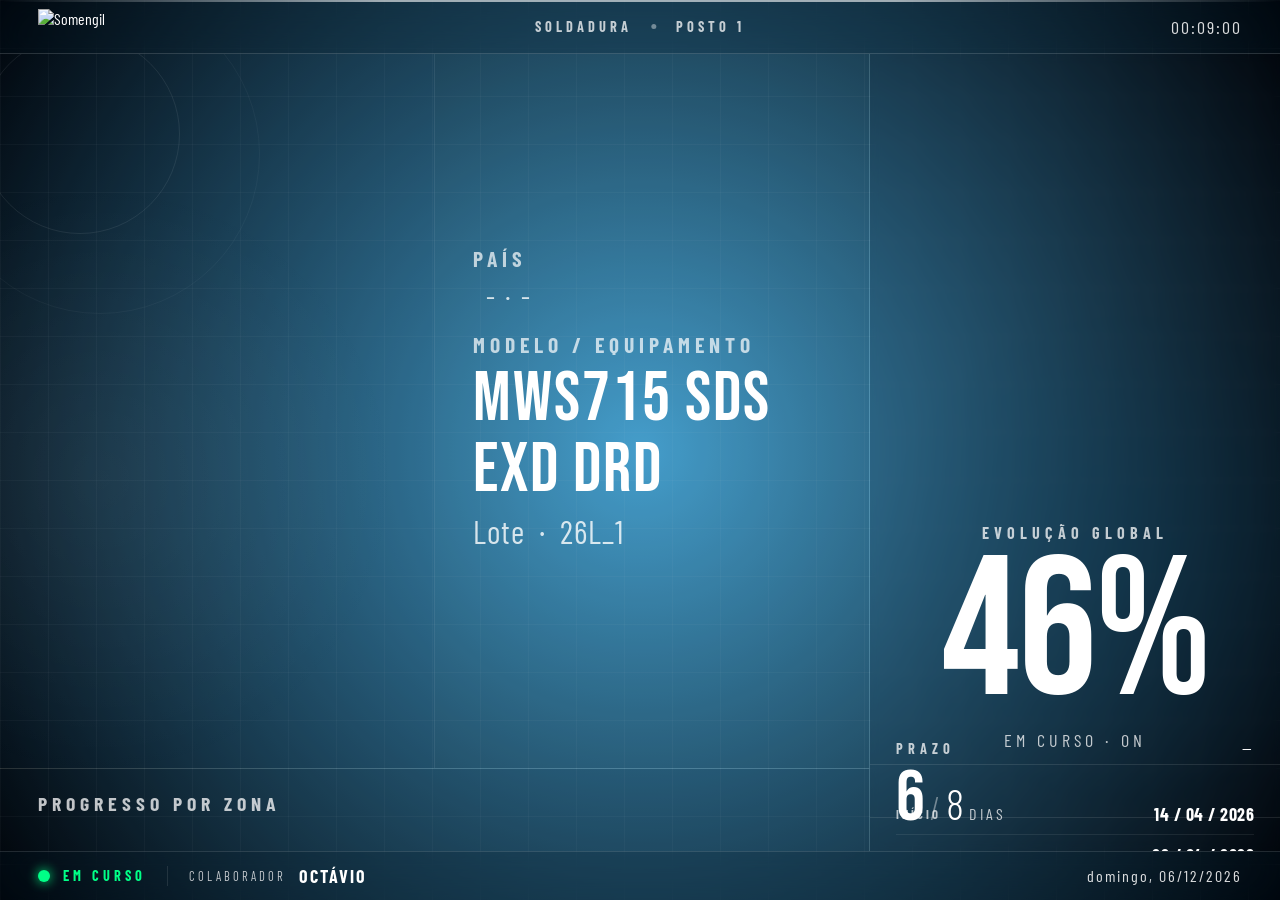
==== commit 582a81bb: "refresh" ====
--- a/index.html
+++ b/index.html
@@ -2087,13 +2087,13 @@
     listSource: {
       tab: 'PS1',
       mode: 'row-headers',
-      startColumn: 'AL',
-      endColumn: 'CE',
-      // Pares [Posto | %]: mostra o cabeçalho do posto quando o % ao lado = 100%.
-      percentLabel: '%',
+      startColumn: 'CU',
+      endColumn: 'DT',
+      matchValue: '1',
+      replaceDots: true,
       hideHeader: true,
       gridLayout: { cols: 4, rows: 3, flow: 'column' },
-      limit: 12,
+      limit: 26,
     },
   },
   { nome: 'Envolventes', tab: 'PS1', header: 'Envolventes', column: 'R' },
@@ -2314,7 +2314,7 @@
         : String(col.id || '').trim();
       if (rawLabel === '' || ignore.has(rawLabel)) continue;
 
-      values.push(rawLabel);
+      values.push(source.replaceDots ? rawLabel.replace(/\./g, '_') : rawLabel);
     }
     return values;
   }
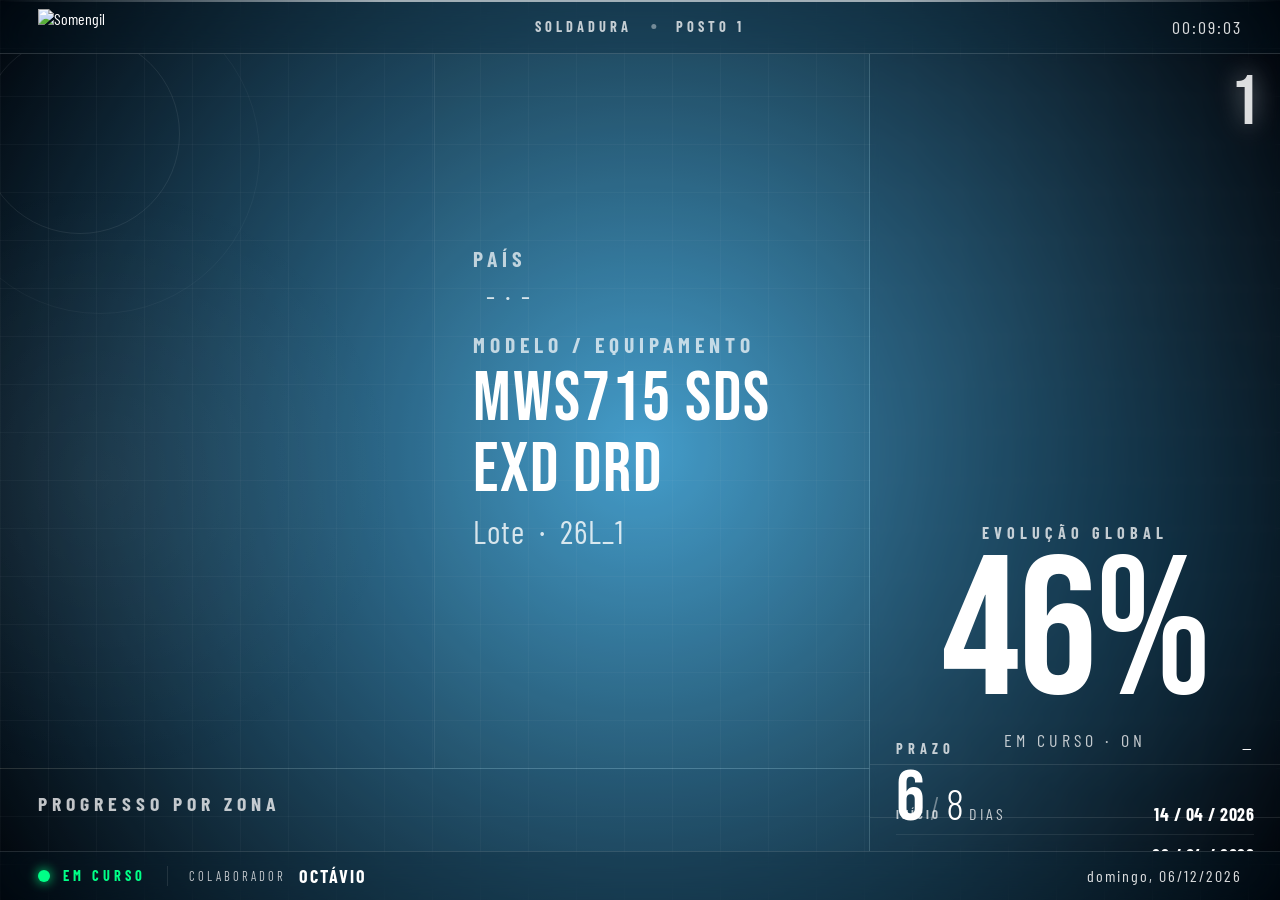
==== commit 2bfd9bf7: "refresh" ====
--- a/index.html
+++ b/index.html
@@ -282,6 +282,19 @@
   letter-spacing: 2px; color: #fff;
   line-height: 1;
   margin-bottom: clamp(4px, 0.8vh, 8px);
+}
+
+.posto-numero {
+  position: absolute;
+  top: clamp(10px, 1.5vh, 20px);
+  right: clamp(12px, 1.5vw, 20px);
+  z-index: 1;
+  font-family: 'Bebas Neue', sans-serif;
+  font-size: clamp(42px, 5.5vw, 92px);
+  letter-spacing: 2px;
+  color: rgba(255, 255, 255, 0.85);
+  line-height: 1;
+  text-shadow: 0 0 24px rgba(255, 255, 255, 0.45);
 }
 
 .id-lote {
@@ -889,6 +902,10 @@
     font-size: clamp(28px, 8vw, 46px);
   }
 
+  .posto-numero {
+    font-size: clamp(28px, 8vw, 46px);
+  }
+
   .id-cliente {
     font-size: clamp(18px, 5vw, 36px);
   }
@@ -975,6 +992,7 @@
 
       <!-- EVOLUÇÃO -->
       <div class="globe-section" style="flex-direction:column;gap:clamp(6px,1vh,10px);position:relative;">
+        <span class="posto-numero">1</span>
         <div class="h-priority h-priority-left" id="prioridadeAtiva" hidden>
           <span class="h-priority-label">Prioridade Ativa</span>
           <span class="h-priority-value" id="prioridadeAtivaValue">—</span>
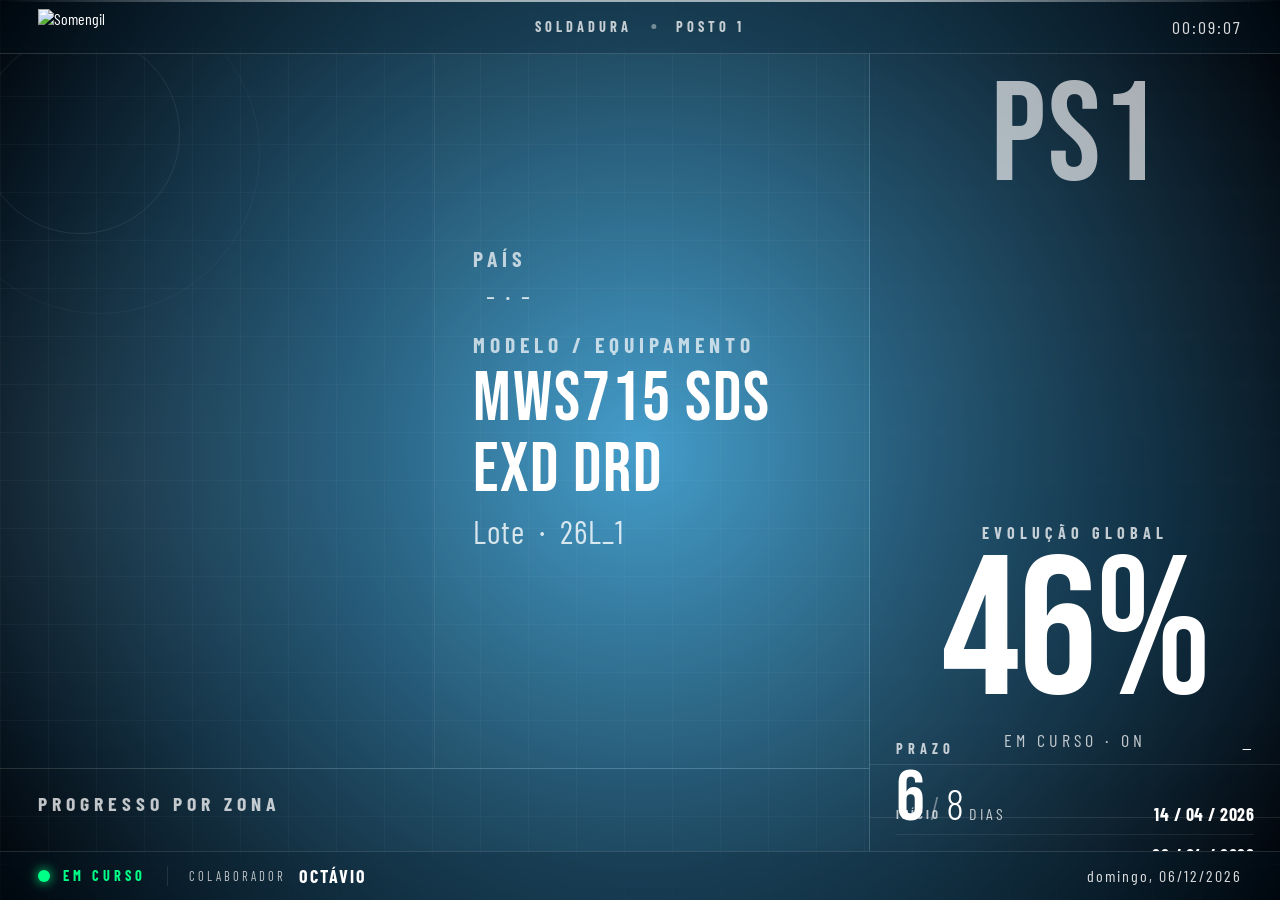
==== commit 834ad8ee: "Update index.html" ====
--- a/index.html
+++ b/index.html
@@ -555,6 +555,18 @@
   padding: clamp(10px, 1.5vh, 20px) 0;
 }
 
+.globe-brand {
+  max-width: 100%;
+  font-family: 'Bebas Neue', sans-serif;
+  font-size: clamp(52px, 11vw, 150px);
+  line-height: 1;
+  letter-spacing: 2px;
+  color: rgba(255,255,255,0.65);
+  text-align: center;
+  margin-bottom: 30px;
+}
+  
+
 /* PRAZO */
 .prazo-section {
   padding: clamp(14px, 2.2vh, 24px) clamp(18px, 2vw, 28px);
@@ -992,7 +1004,8 @@
 
       <!-- EVOLUÇÃO -->
       <div class="globe-section" style="flex-direction:column;gap:clamp(6px,1vh,10px);position:relative;">
-        <span class="posto-numero">1</span>
+        <!--<span class="posto-numero">1</span>-->
+        <div class="globe-brand">PS1</div>
         <div class="h-priority h-priority-left" id="prioridadeAtiva" hidden>
           <span class="h-priority-label">Prioridade Ativa</span>
           <span class="h-priority-value" id="prioridadeAtivaValue">—</span>
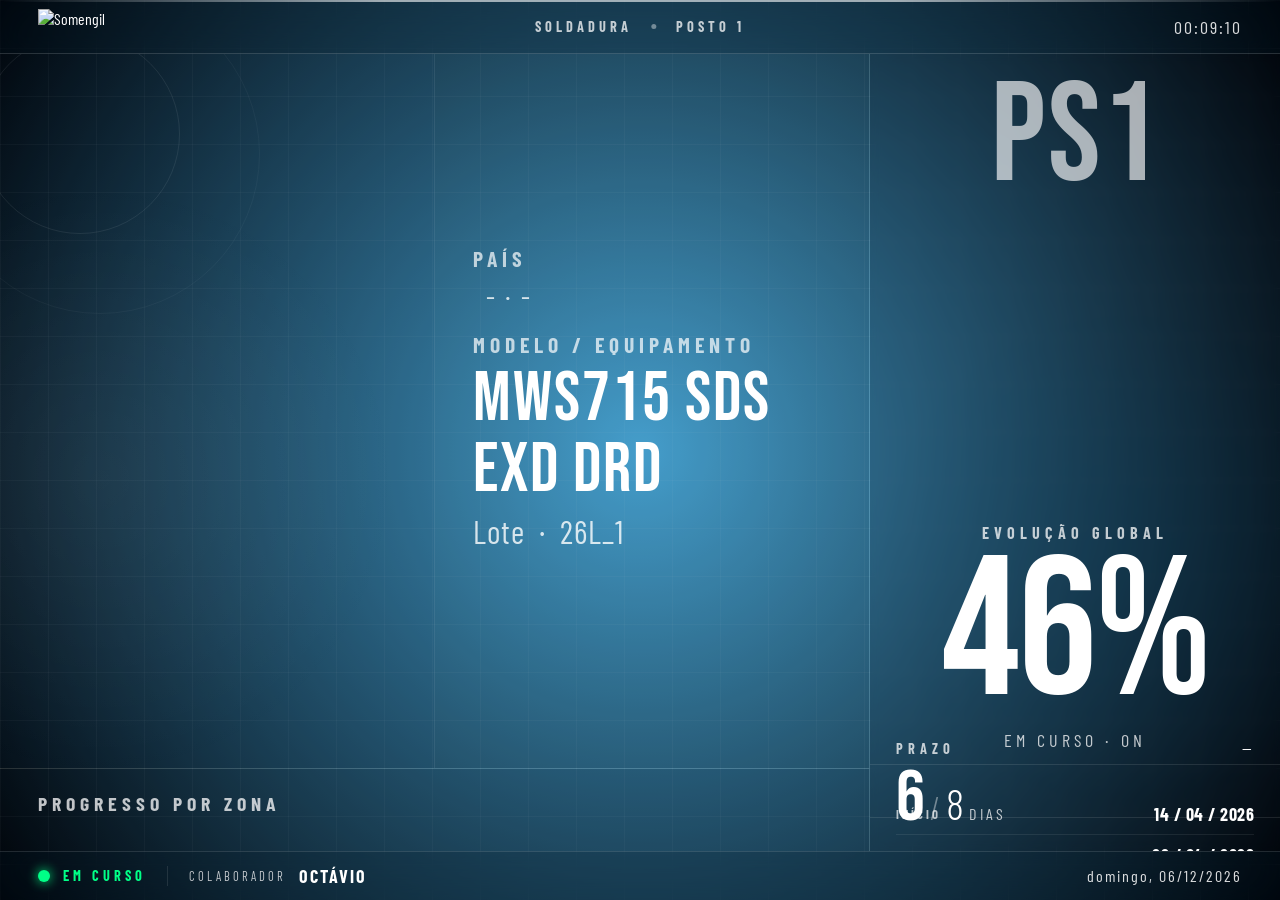
==== commit cc022b5a: "Reduce margin-bottom in index.html from 30px to 15px" ====
--- a/index.html
+++ b/index.html
@@ -563,7 +563,7 @@
   letter-spacing: 2px;
   color: rgba(255,255,255,0.65);
   text-align: center;
-  margin-bottom: 30px;
+  margin-bottom: 15px;
 }
   
 
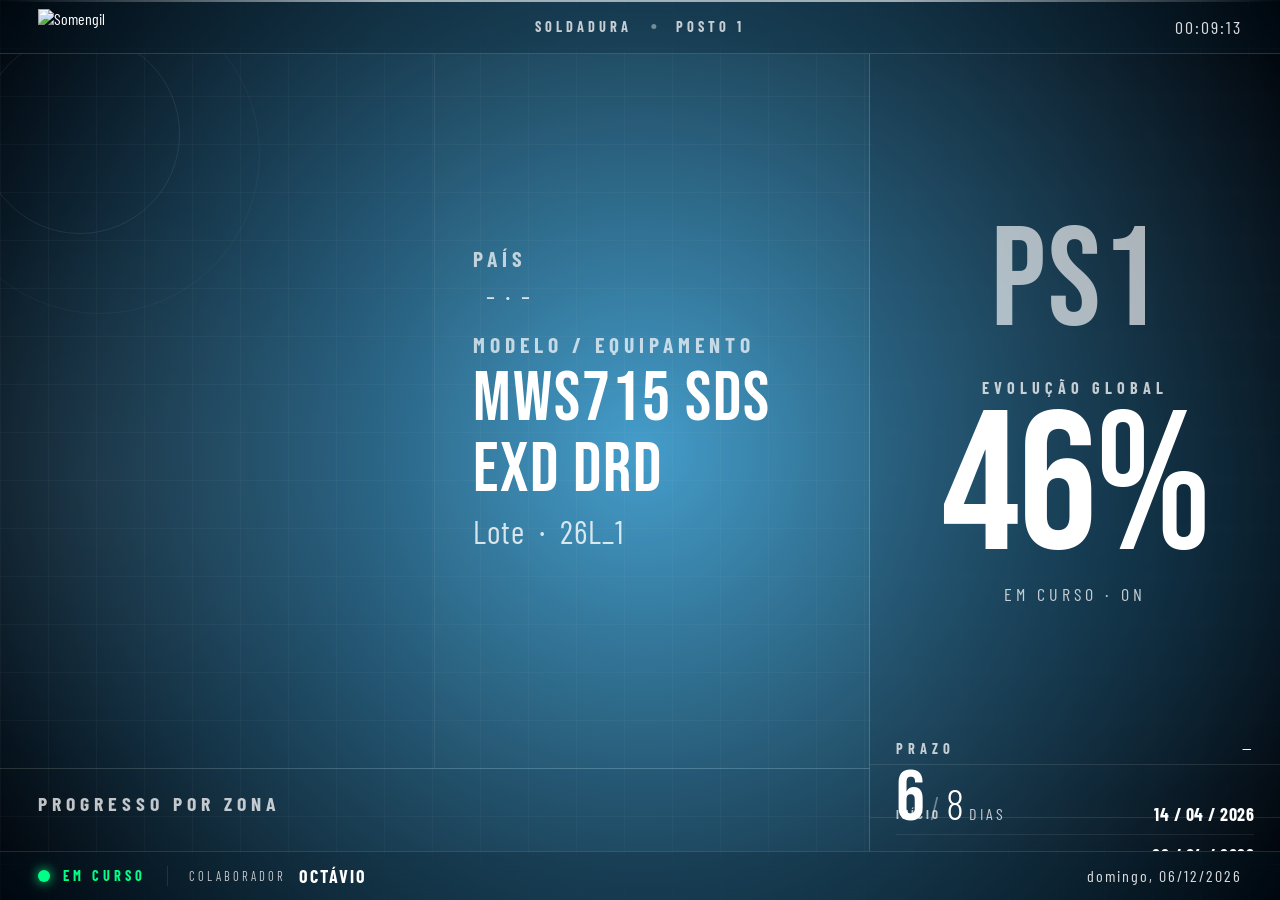
==== commit c07d6be9: "Update index.html" ====
--- a/index.html
+++ b/index.html
@@ -1010,7 +1010,7 @@
           <span class="h-priority-label">Prioridade Ativa</span>
           <span class="h-priority-value" id="prioridadeAtivaValue">—</span>
         </div>
-        <div style="margin-top:auto;font-size:clamp(14px,1.8vh,20px);font-weight:700;letter-spacing:5px;text-transform:uppercase;color:rgba(255,255,255,0.75);">Evolução Global</div>
+        <div style="/*margin-top:auto;*/font-size:clamp(14px,1.8vh,20px);font-weight:700;letter-spacing:5px;text-transform:uppercase;color:rgba(255,255,255,0.75);">Evolução Global</div>
         <div id="evNum" style="font-family:'Bebas Neue',sans-serif;font-size:clamp(140px,22vh,340px);line-height:.85;letter-spacing:-2px;">46%</div>
         <div id="statusLabel" style="font-size:clamp(15px,2vh,22px);letter-spacing:4px;color:rgba(255,255,255,0.75);text-transform:uppercase;">Em Curso · ON</div>
         <div class="prio-curso" id="prioCurso" hidden>
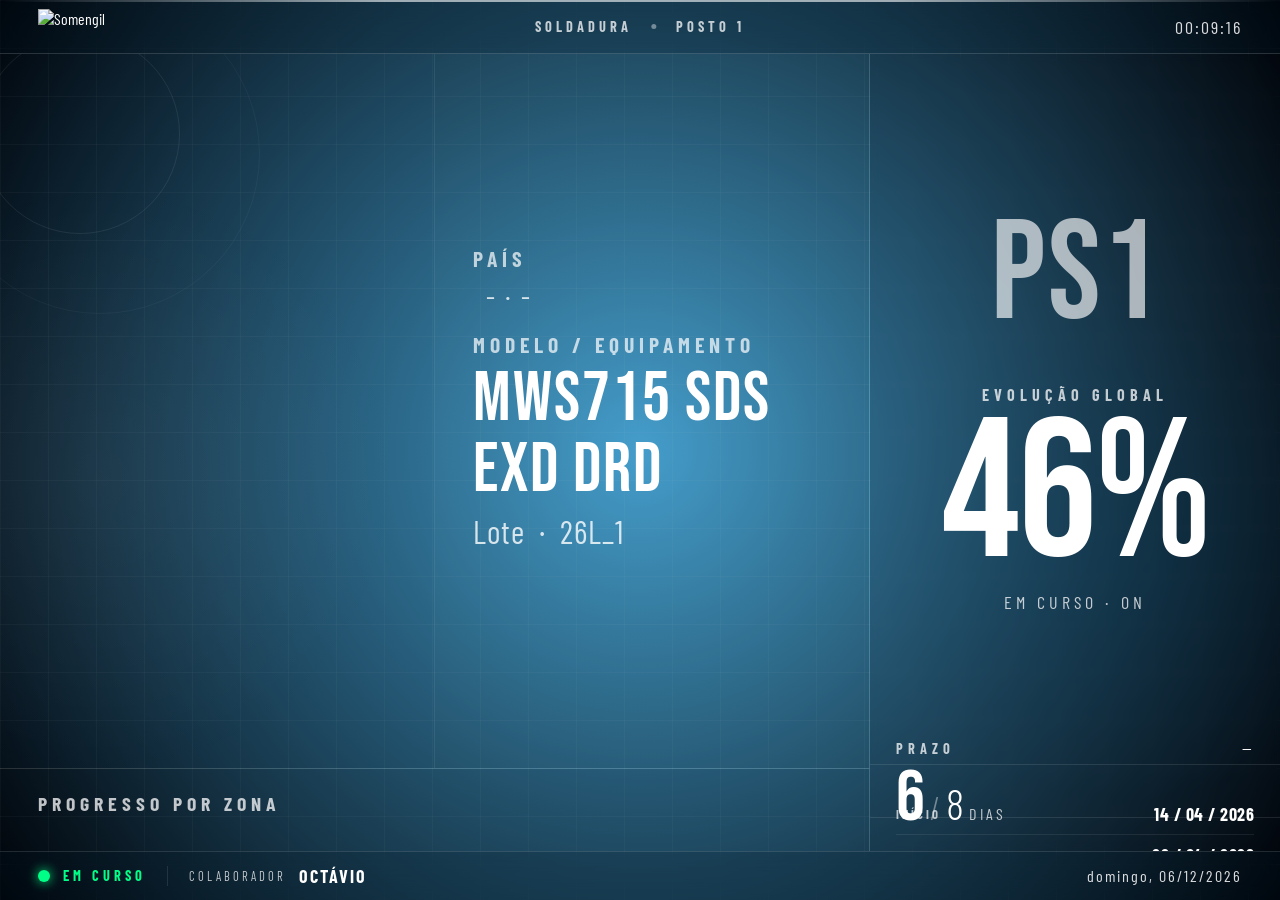
==== commit b752927c: "Update index.html" ====
--- a/index.html
+++ b/index.html
@@ -563,7 +563,7 @@
   letter-spacing: 2px;
   color: rgba(255,255,255,0.65);
   text-align: center;
-  margin-bottom: 15px;
+  margin-bottom: 30px;
 }
   
 
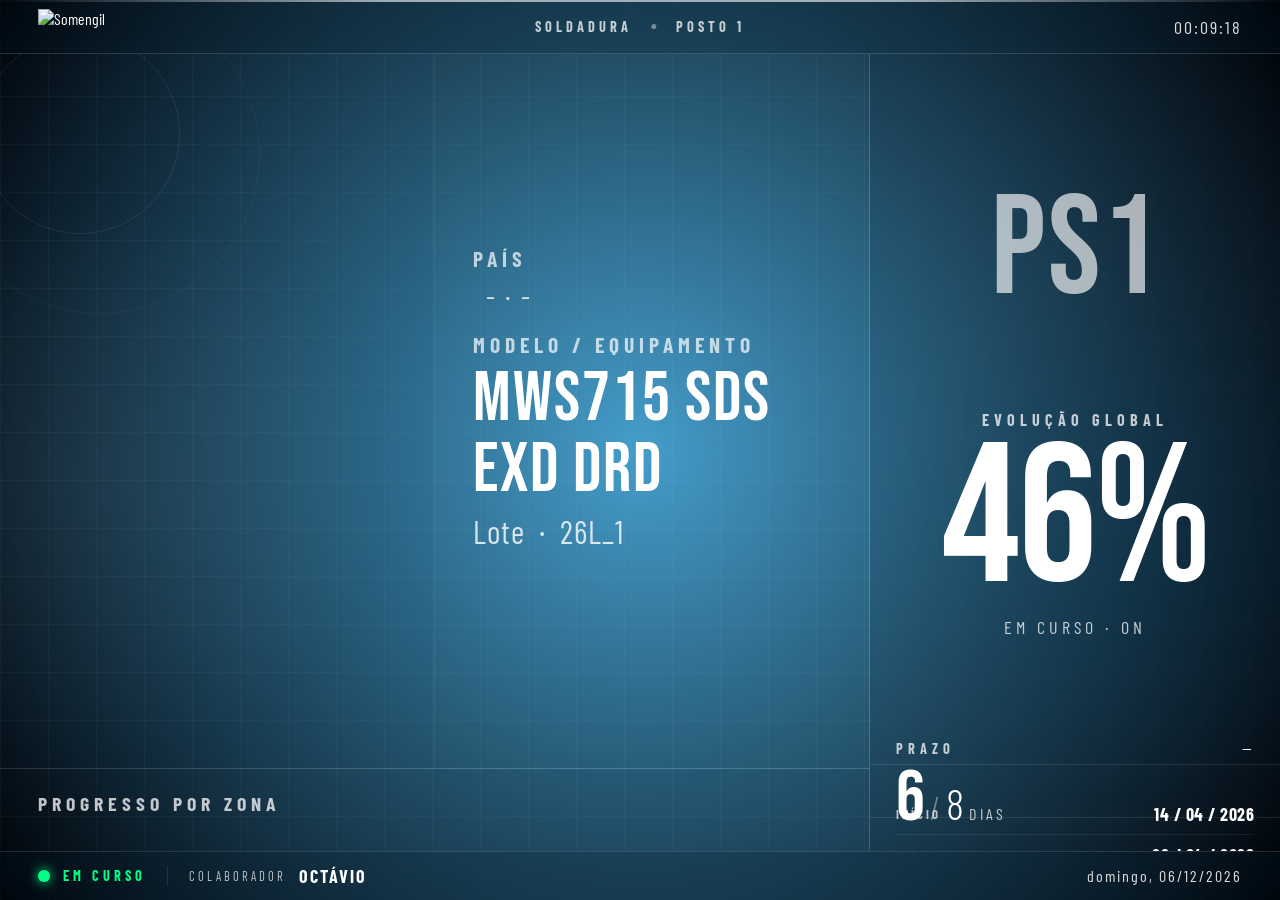
==== commit e02cfb0b: "Update index.html" ====
--- a/index.html
+++ b/index.html
@@ -1010,7 +1010,7 @@
           <span class="h-priority-label">Prioridade Ativa</span>
           <span class="h-priority-value" id="prioridadeAtivaValue">—</span>
         </div>
-        <div style="/*margin-top:auto;*/font-size:clamp(14px,1.8vh,20px);font-weight:700;letter-spacing:5px;text-transform:uppercase;color:rgba(255,255,255,0.75);">Evolução Global</div>
+        <div style="margin-top:50px;font-size:clamp(14px,1.8vh,20px);font-weight:700;letter-spacing:5px;text-transform:uppercase;color:rgba(255,255,255,0.75);">Evolução Global</div>
         <div id="evNum" style="font-family:'Bebas Neue',sans-serif;font-size:clamp(140px,22vh,340px);line-height:.85;letter-spacing:-2px;">46%</div>
         <div id="statusLabel" style="font-size:clamp(15px,2vh,22px);letter-spacing:4px;color:rgba(255,255,255,0.75);text-transform:uppercase;">Em Curso · ON</div>
         <div class="prio-curso" id="prioCurso" hidden>
